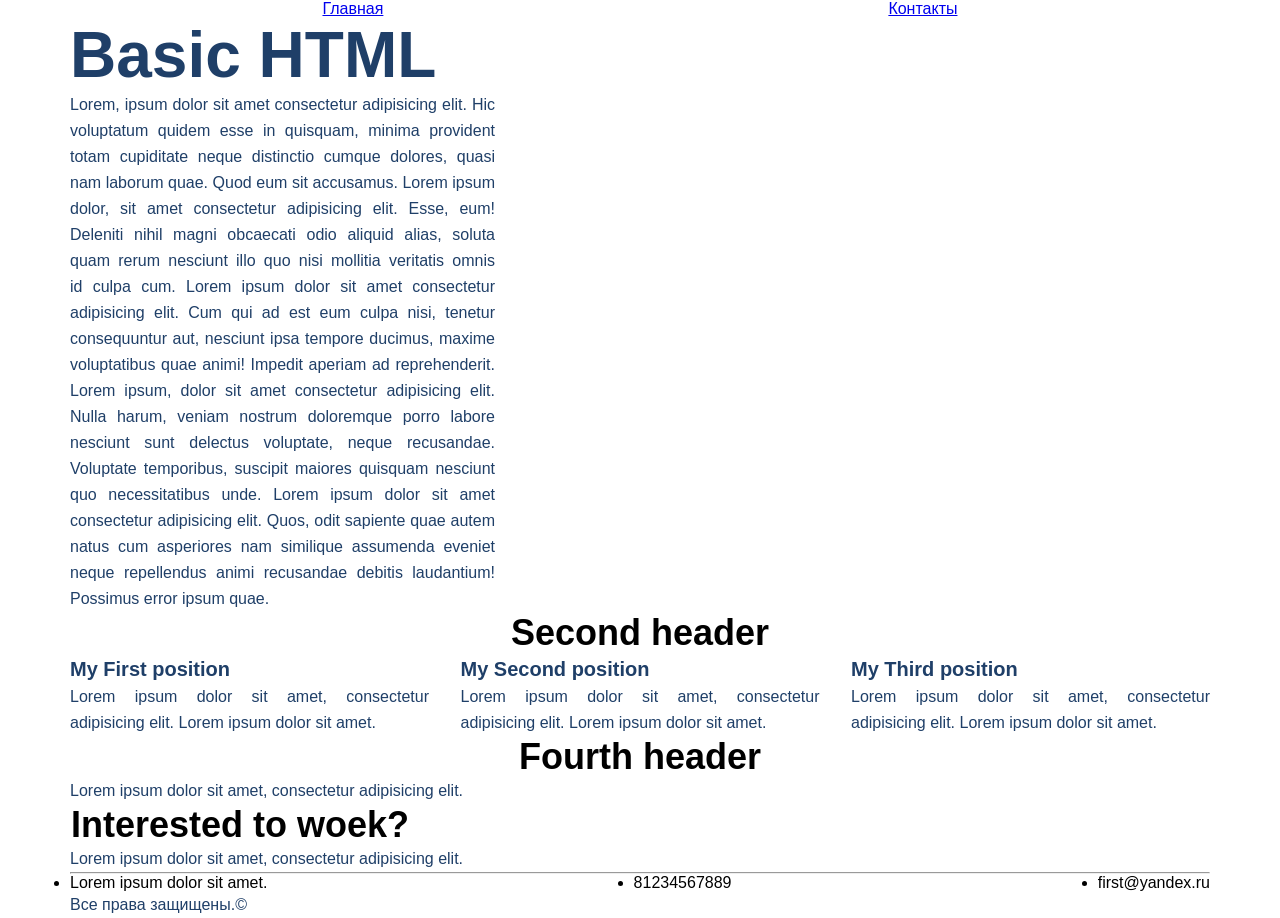
==== index.html @ 4459d846 "Позиционирование. Работа с flexbox" ====
<!DOCTYPE html>
<html lang="en">

<head>
    <meta charset="UTF-8">
    <meta http-equiv="X-UA-Compatible" content="IE=edge">
    <meta name="viewport" content="width=device-width, initial-scale=1.0">
    <title>V-Main</title>
    <link rel="stylesheet" href="styles/style.css">
</head>

<body>
    <div class="top">
        <div class="container">
            <div class="menu">
                <a href="index.html">Главная</a>
                <a href="contacts.html">Контакты</a>
            </div>
            <div class="top__info">
                <h1 class="header-1">Basic HTML</h1>
                <p class="paragraph description">
                    Lorem, ipsum dolor sit amet consectetur adipisicing elit. Hic voluptatum quidem esse
                    in&nbsp;quisquam, minima
                    provident totam cupiditate neque distinctio cumque dolores, quasi nam laborum quae. Quod eum sit
                    accusamus.
                    Lorem ipsum dolor, sit amet consectetur adipisicing elit. Esse, eum! Deleniti nihil magni obcaecati
                    odio aliquid
                    alias, soluta quam rerum nesciunt illo quo nisi mollitia veritatis omnis id&nbsp;culpa cum. Lorem
                    ipsum dolor
                    sit
                    amet consectetur adipisicing elit. Cum qui ad&nbsp;est eum culpa nisi, tenetur consequuntur aut,
                    nesciunt ipsa
                    tempore ducimus, maxime voluptatibus quae animi! Impedit aperiam ad&nbsp;reprehenderit. Lorem ipsum,
                    dolor sit
                    amet
                    consectetur adipisicing elit. Nulla harum, veniam nostrum doloremque porro labore nesciunt sunt
                    delectus
                    voluptate, neque recusandae. Voluptate temporibus, suscipit maiores quisquam nesciunt quo
                    necessitatibus unde.
                    Lorem ipsum dolor sit amet consectetur adipisicing elit. Quos, odit sapiente quae autem natus cum
                    asperiores nam
                    similique assumenda eveniet neque repellendus animi recusandae debitis laudantium! Possimus error
                    ipsum quae.
                </p>
            </div>
        </div>
    </div>
    <div class="what-we-do container">
        <h3 class="header-3">Second header</h3>
        <div class="our__products">
            <div class="product">
                <h4 class="header-4">My&nbsp;First position</h4>
                <p class="paragraph">Lorem ipsum dolor sit amet, consectetur adipisicing elit. Lorem ipsum dolor sit
                    amet.</p>
            </div>
            <div class="product">
                <h4 class="header-4">My&nbsp;Second position</h4>
                <p class="paragraph">Lorem ipsum dolor sit amet, consectetur adipisicing elit. Lorem ipsum dolor sit
                    amet.</p>
            </div>
            <div class="product">
                <h4 class="header-4">My&nbsp;Third position</h4>
                <p class="paragraph">Lorem ipsum dolor sit amet, consectetur adipisicing elit. Lorem ipsum dolor sit
                    amet.</p>
            </div>
        </div>
    </div>
    <div class="container">
        <h3 class="header-3">Fourth header</h3>
        <p class="paragraph">Lorem ipsum dolor sit amet, consectetur adipisicing elit.</p>
    </div>
    <div class="footer">
        <div class="container">
            <div class="footer__last">
                <div class="footer__last__attraction">
                    <h3 class="header-3 footer__header">Interested to woek?</h3>
                    <p class="paragraph">Lorem ipsum dolor sit amet, consectetur adipisicing elit.</p>
                </div>
            </div>
            <hr>
            <div class="footer__contacts">
                <ul class="footer__contacts__list">
                    <li>Lorem ipsum dolor sit amet.</li>
                    <li>81234567889</li>
                    <li>first@yandex.ru</li>
                </ul>
            </div>
            <div class="footer__privacy">
                <p class="paragraph">Все права защищены.&copy;</p>
            </div>
        </div>
    </div>
</body>

</html>
---- styles/style.css ----
* {
    margin: 0;
    padding: 0;
}

* {
    font-family: sans-serif;
}


h1 {
    width: 510px;
}

.description {
    width: 425px;
}

.our__products {
    display: flex;
    justify-content: space-between;
}

.product {
    width: 359px;
}

.container {
    width: 1140px;
    margin: 0 auto;
}

.menu {
    display: flex;
    justify-content: space-around;
}

.paragraph {
    font-size: 16px;
    line-height: 26px;
    color: #1F3F68;
    text-align: justify;
}

.header-1 {
    font-size: 64px;
    color: #1F3F68;
}

.header-2-contacts {
    font-weight: 500;
    font-size: 44px;
    text-align: center;
}

.header-3 {
    font-size: 36px;
    text-align: center;
}

.header-4 {
    font-size: 20px;
    line-height: 30px;
    color: #1F3F68;
}

.input {
    border: 1px solid #356EAD;
    box-sizing: border-box;
    border-radius: 10px;
    opacity: 0.4;
}

.button-submit {
    background: #5A98D0;
    box-shadow: 5px 20px 50px rgba(16, 112, 117, 0.2);
    border-radius: 10px;
    font-size: 16px;
    line-height: 26px;
    text-align: center;
    color: #FFF;
    text-transform: uppercase;
}

.map {
    width: 100%;
}

.footer__last__attraction {
    width: 495px;
}

.footer__header {
    width: 340px;
}

.footer__contacts__list {
    display: flex;
    justify-content: space-between;
}

.contacts__form {
    display: flex;
    justify-content: space-between;
}
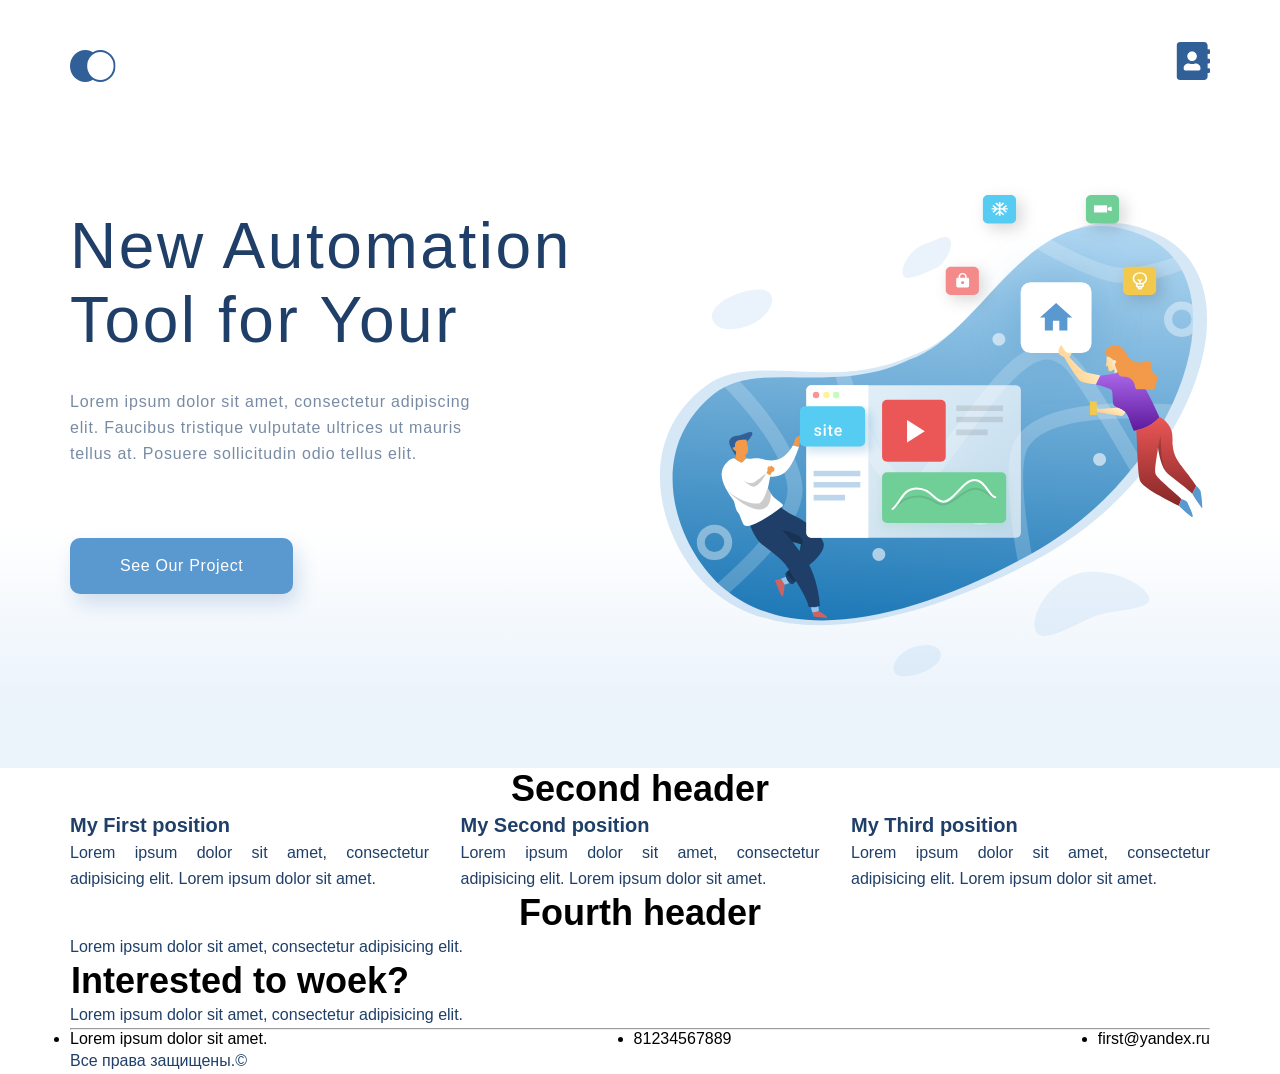
==== commit 30d8761b: "Стилицазия заголовка главной страницы по макету." ====
--- a/index.html
+++ b/index.html
@@ -11,37 +11,18 @@
 
 <body>
     <div class="top">
-        <div class="container">
+        <div class="container top__box">
             <div class="menu">
-                <a href="index.html">Главная</a>
-                <a href="contacts.html">Контакты</a>
+                <a href="index.html"><img src="img/IndexPage/main.svg" alt="Main link"></a>
+                <a href="contacts.html"><img src="img/IndexPage/contacts.svg" alt="Contacts link"></a>
             </div>
             <div class="top__info">
-                <h1 class="header-1">Basic HTML</h1>
-                <p class="paragraph description">
-                    Lorem, ipsum dolor sit amet consectetur adipisicing elit. Hic voluptatum quidem esse
-                    in&nbsp;quisquam, minima
-                    provident totam cupiditate neque distinctio cumque dolores, quasi nam laborum quae. Quod eum sit
-                    accusamus.
-                    Lorem ipsum dolor, sit amet consectetur adipisicing elit. Esse, eum! Deleniti nihil magni obcaecati
-                    odio aliquid
-                    alias, soluta quam rerum nesciunt illo quo nisi mollitia veritatis omnis id&nbsp;culpa cum. Lorem
-                    ipsum dolor
-                    sit
-                    amet consectetur adipisicing elit. Cum qui ad&nbsp;est eum culpa nisi, tenetur consequuntur aut,
-                    nesciunt ipsa
-                    tempore ducimus, maxime voluptatibus quae animi! Impedit aperiam ad&nbsp;reprehenderit. Lorem ipsum,
-                    dolor sit
-                    amet
-                    consectetur adipisicing elit. Nulla harum, veniam nostrum doloremque porro labore nesciunt sunt
-                    delectus
-                    voluptate, neque recusandae. Voluptate temporibus, suscipit maiores quisquam nesciunt quo
-                    necessitatibus unde.
-                    Lorem ipsum dolor sit amet consectetur adipisicing elit. Quos, odit sapiente quae autem natus cum
-                    asperiores nam
-                    similique assumenda eveniet neque repellendus animi recusandae debitis laudantium! Possimus error
-                    ipsum quae.
+                <h1 class="top__heading">New Automation Tool for Your</h1>
+                <p class="text top__text">
+                    Lorem ipsum dolor sit amet, consectetur adipiscing elit. Faucibus tristique vulputate ultrices ut
+                    mauris tellus at. Posuere sollicitudin odio tellus elit.
                 </p>
+                <a href="#" class="top__button">See Our Project</a>
             </div>
         </div>
     </div>
--- a/styles/style.css
+++ b/styles/style.css
@@ -30,9 +30,70 @@
     margin: 0 auto;
 }
 
+.top {
+    height: 768px;
+    background: linear-gradient(0deg,
+            #EBF3FB 8.84%,
+            rgba(152, 195, 232, 0) 31.12%);
+}
+
+.top__info {
+    padding-top: 115px;
+    flex-grow: 1;
+    background-image: url(../img/IndexPage/illustration.svg);
+    background-repeat: no-repeat;
+    background-position: right center;
+}
+
+.top__heading {
+    width: 510px;
+    font-weight: 300;
+    font-size: 64px;
+    line-height: 74px;
+    letter-spacing: 0.04em;
+    color: #1F3F68;
+    margin-bottom: 32px;
+}
+
+.top__text {
+    width: 425px;
+}
+
+.top__box {
+    display: flex;
+    flex-direction: column;
+    height: 100%;
+}
+
+.top__button {
+    font-size: 16px;
+    line-height: 26px;
+    text-align: center;
+    letter-spacing: 0.04em;
+    color: #FFFFFF;
+    background: #5A98D0;
+    box-shadow: 5px 10px 20px rgba(53, 110, 173, 0.2);
+    border-radius: 10px;
+    padding: 15px 50px;
+    text-decoration: none;
+    display: inline-block;
+    margin-top: 71px;
+}
+
 .menu {
+    padding-top: 42px;
     display: flex;
-    justify-content: space-around;
+    justify-content: space-between;
+    list-style-type: none;
+}
+
+.text {
+    font-size: 16px;
+    line-height: 26px;
+    letter-spacing: 0.05em;
+    color: #1F3F68;
+    opacity: 0.6;
+    text-align: Left;
 }
 
 .paragraph {
@@ -101,5 +162,4 @@
 
 .contacts__form {
     display: flex;
-    justify-content: space-between;
 }
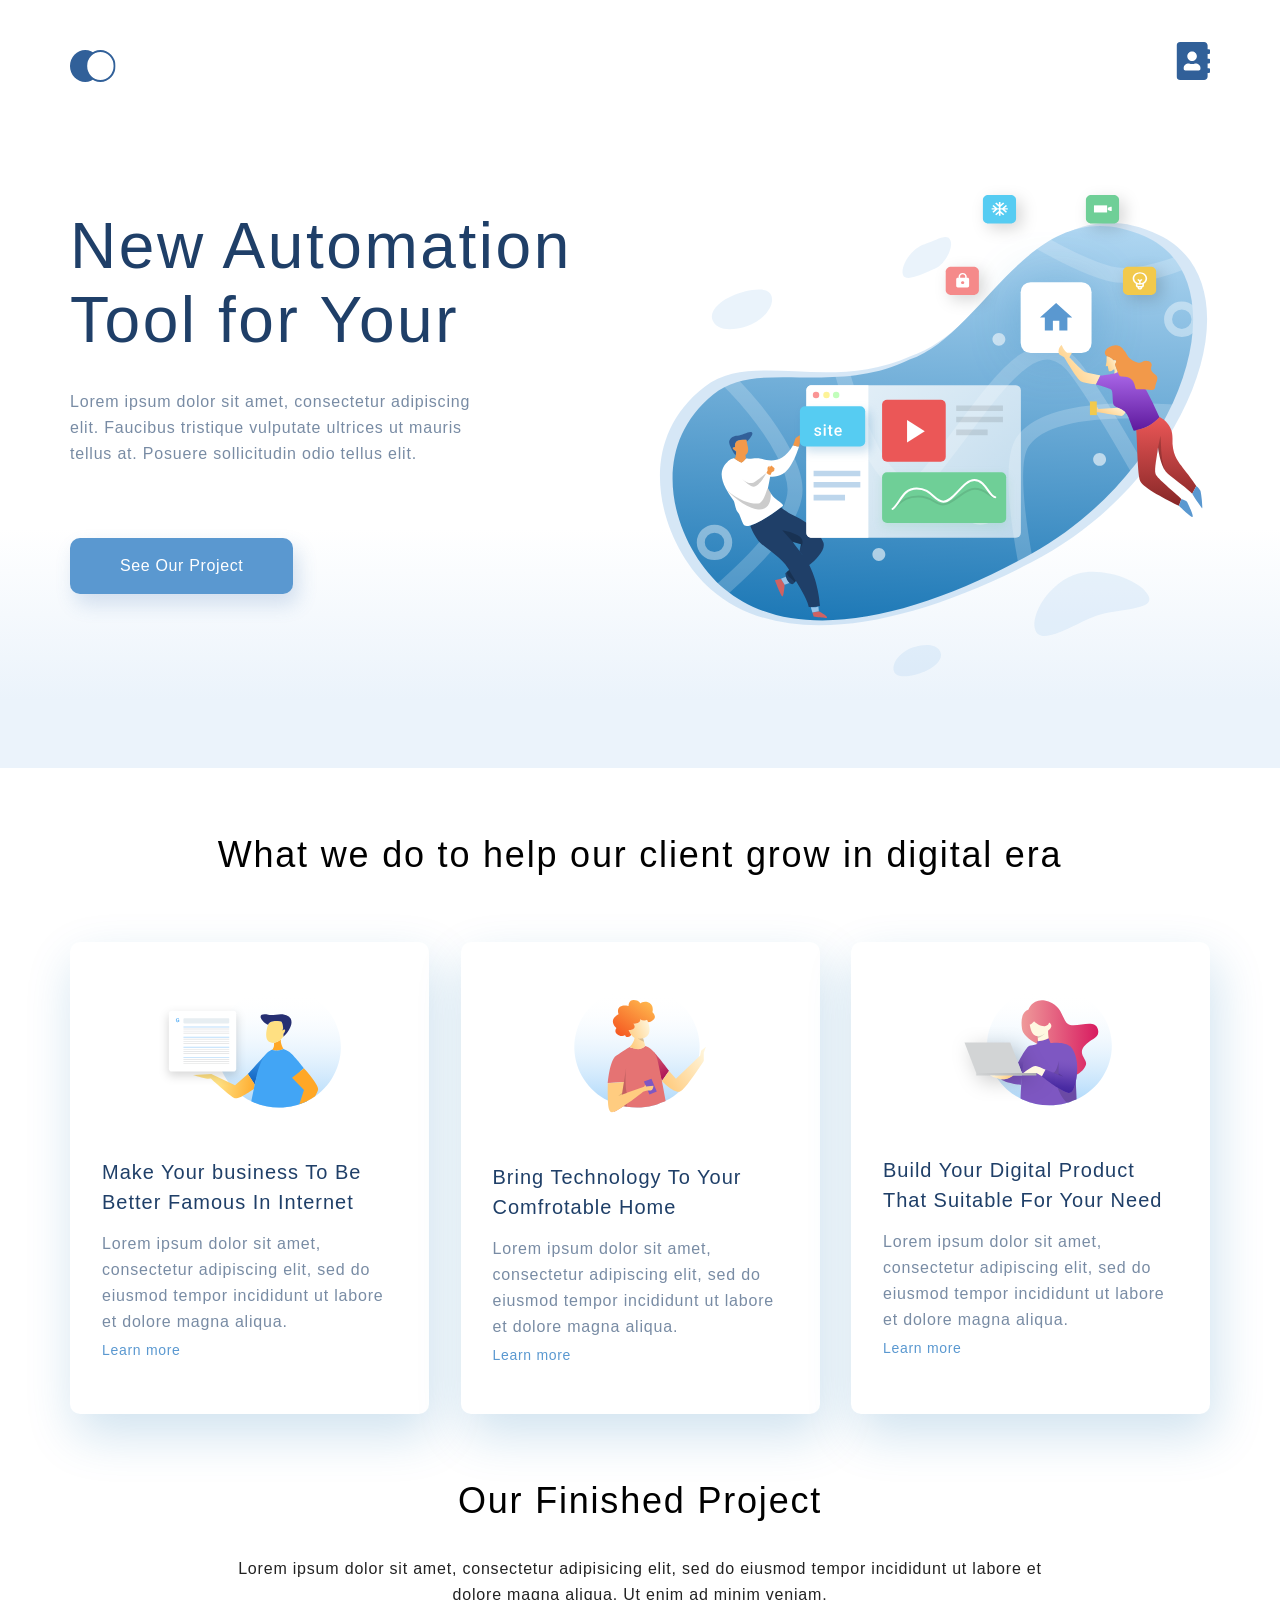
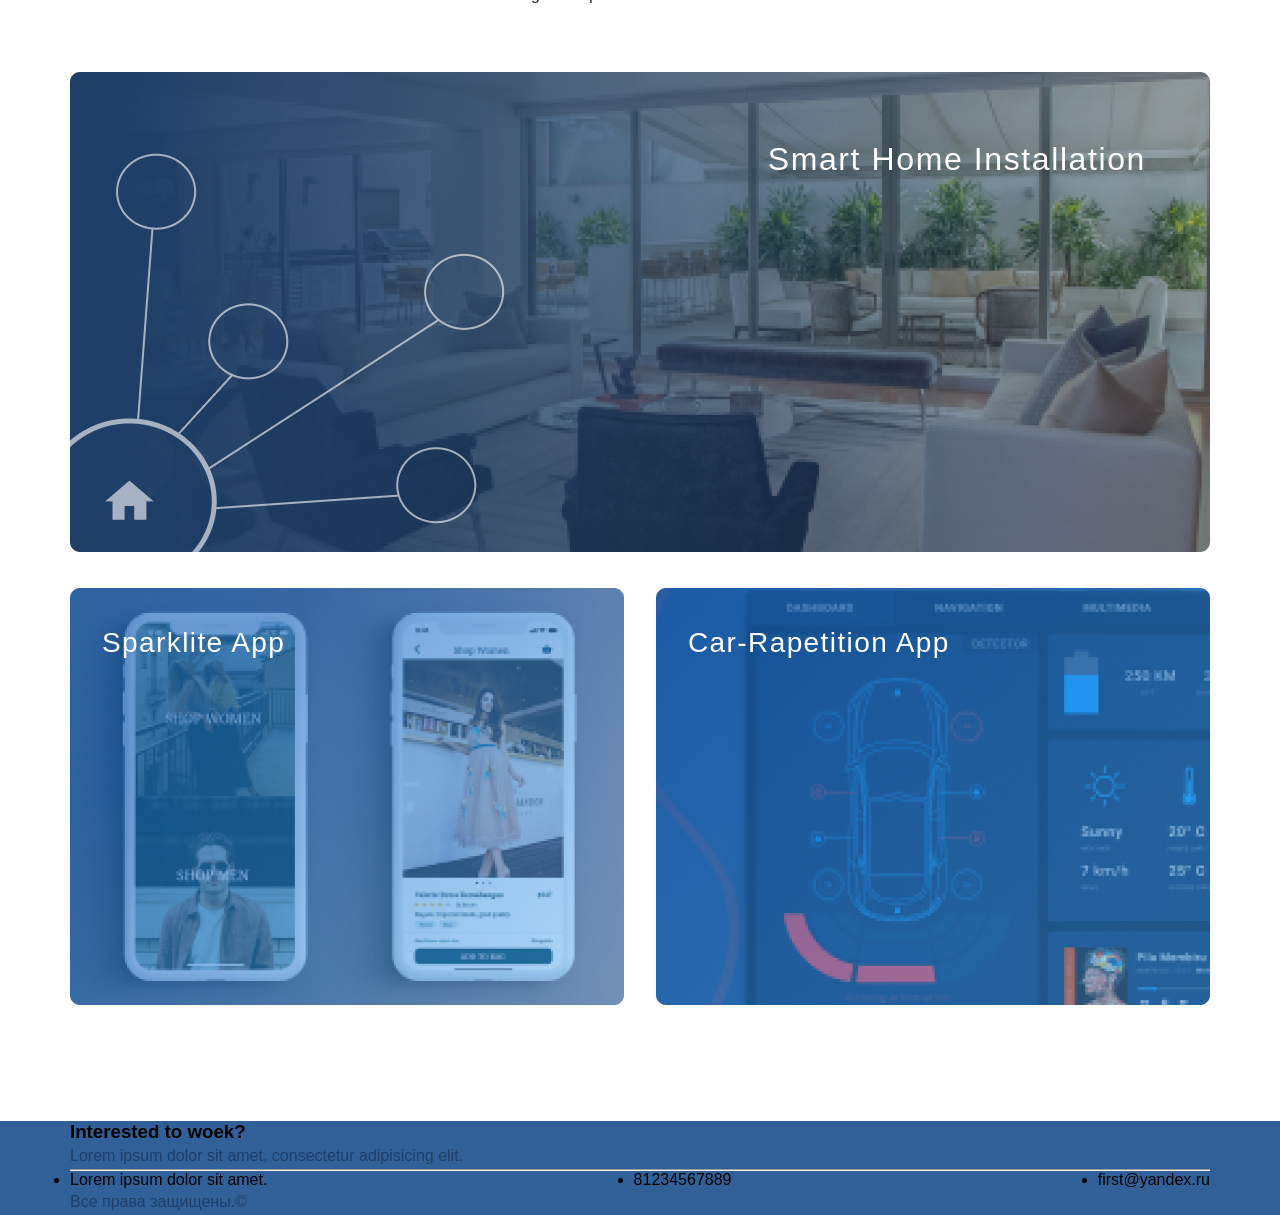
==== commit 47c9cda4: "Стилизация основной части главной страницы." ====
--- a/index.html
+++ b/index.html
@@ -27,28 +27,58 @@
         </div>
     </div>
     <div class="what-we-do container">
-        <h3 class="header-3">Second header</h3>
+        <h3 class="heading">What we do to help our client grow in digital era</h3>
         <div class="our__products">
             <div class="product">
-                <h4 class="header-4">My&nbsp;First position</h4>
-                <p class="paragraph">Lorem ipsum dolor sit amet, consectetur adipisicing elit. Lorem ipsum dolor sit
-                    amet.</p>
+                <div class="product__img">
+                    <img src="img/IndexPage/card_1.svg" alt="First product">
+                </div>
+                <h4 class="header-4">Make Your business To Be
+                    Better Famous In Internet</h4>
+                <p class="text">Lorem ipsum dolor sit amet, consectetur adipiscing elit, sed do eiusmod tempor
+                    incididunt ut labore et dolore magna aliqua. </p>
+                <a href="#" class="card__link">Learn more</a>
             </div>
             <div class="product">
-                <h4 class="header-4">My&nbsp;Second position</h4>
-                <p class="paragraph">Lorem ipsum dolor sit amet, consectetur adipisicing elit. Lorem ipsum dolor sit
-                    amet.</p>
+                <div class="product__img">
+                    <img src="img/IndexPage/card_2.svg" alt="Second product">
+                </div>
+                <h4 class="header-4">Bring Technology To Your
+                    Comfrotable Home</h4>
+                <p class="text">Lorem ipsum dolor sit amet, consectetur adipiscing elit, sed do eiusmod tempor
+                    incididunt ut labore et dolore magna aliqua. </p>
+                <a href="#" class="card__link">Learn more</a>
             </div>
             <div class="product">
-                <h4 class="header-4">My&nbsp;Third position</h4>
-                <p class="paragraph">Lorem ipsum dolor sit amet, consectetur adipisicing elit. Lorem ipsum dolor sit
-                    amet.</p>
+                <div class="product__img">
+                    <img src="img/IndexPage/card_3.svg" alt="Third product">
+                </div>
+                <h4 class="header-4">Build Your Digital Product That Suitable For Your Need</h4>
+                <p class="text">Lorem ipsum dolor sit amet, consectetur adipiscing elit, sed do eiusmod tempor
+                    incididunt ut labore et dolore magna aliqua. </p>
+                <a href="#" class="card__link">Learn more</a>
             </div>
         </div>
     </div>
-    <div class="container">
-        <h3 class="header-3">Fourth header</h3>
-        <p class="paragraph">Lorem ipsum dolor sit amet, consectetur adipisicing elit.</p>
+    <div class="container project">
+        <h3 class="heading">Our Finished Project</h3>
+        <p class="text text_project">Lorem ipsum dolor sit amet, consectetur adipisicing elit, sed do eiusmod tempor
+            incididunt
+            ut labore et dolore magna aliqua. Ut enim ad minim veniam.</p>
+        <div class="project__item">
+            <img class="project__img" src="img/IndexPage/smart-home.jpg" alt="Smart home project">
+            <p class="project__text">Smart Home Installation</p>
+        </div>
+        <div class="project__parent">
+            <div class="project__item project__item_margin">
+                <img class="project__img" src="img/IndexPage/sparklite.jpg" alt="Sparklite app">
+                <p class="project__text__app">Sparklite App</p>
+            </div>
+            <div class="project__item">
+                <img class="project__img" src="img/IndexPage/car-rapetition.jpg" alt="Car rapetition app">
+                <p class="project__text__app">Car-Rapetition App</p>
+            </div>
+        </div>
     </div>
     <div class="footer">
         <div class="container">
--- a/styles/style.css
+++ b/styles/style.css
@@ -19,10 +19,20 @@
 .our__products {
     display: flex;
     justify-content: space-between;
+    padding-top: 64px;
+    padding-bottom: 64px;
 }
 
 .product {
     width: 359px;
+    padding-left: 32px;
+    padding-right: 32px;
+    padding-top: 44px;
+    padding-bottom: 44px;
+    box-sizing: border-box;
+    background: #FFFFFF;
+    box-shadow: 5px 20px 50px rgba(16, 112, 177, 0.2);
+    border-radius: 10px;
 }
 
 .container {
@@ -65,6 +75,11 @@
     height: 100%;
 }
 
+.product__img {
+    text-align: center;
+    padding-bottom: 45px;
+}
+
 .top__button {
     font-size: 16px;
     line-height: 26px;
@@ -89,11 +104,67 @@
 
 .text {
     font-size: 16px;
+    font-weight: 400;
     line-height: 26px;
     letter-spacing: 0.05em;
     color: #1F3F68;
     opacity: 0.6;
     text-align: Left;
+}
+
+.text_project {
+    width: 75%;
+    margin: 32px auto 64px;
+    text-align: center;
+    letter-spacing: 0.05em;
+    opacity: 1;
+    color: #222222;
+}
+
+
+.project {}
+
+.project__img {
+    width: 100%;
+}
+
+.project__parent {
+    display: flex;
+    justify-content: space-between;
+    margin-top: 32px;
+    padding-bottom: 112px;
+}
+
+.project__item {
+    position: relative;
+    flex-grow: 1;
+}
+
+.project__item_margin {
+    margin-right: 32px;
+}
+
+.project__text {
+    font-weight: 400;
+    font-size: 32px;
+    line-height: 46px;
+    text-align: right;
+    letter-spacing: 0.05em;
+    color: #FFFFFF;
+    position: absolute;
+    top: 64px;
+    right: 64px;
+}
+
+.project__text__app {
+    font-weight: 400;
+    font-size: 28px;
+    line-height: 46px;
+    letter-spacing: 0.05em;
+    color: #FFFFFF;
+    position: absolute;
+    top: 32px;
+    left: 32px;
 }
 
 .paragraph {
@@ -114,15 +185,36 @@
     text-align: center;
 }
 
-.header-3 {
+.heading {
     font-size: 36px;
     text-align: center;
+    font-weight: 300;
+    line-height: 46px;
+    letter-spacing: 0.05em;
+    color: #000000;
+}
+
+.what-we-do {
+    padding-top: 64px;
+}
+
+.card__link {
+    font-weight: 400;
+    font-size: 14px;
+    line-height: 30px;
+    letter-spacing: 0.05em;
+    color: #5A98D0;
+    text-decoration: none;
+    top: 409px;
 }
 
 .header-4 {
     font-size: 20px;
+    font-weight: 400;
     line-height: 30px;
-    color: #1F3F68;
+    letter-spacing: 0.05em;
+    color: #1F3F68;
+    margin-bottom: 14px;
 }
 
 .input {
@@ -147,6 +239,10 @@
     width: 100%;
 }
 
+.footer {
+    background: #316099;
+}
+
 .footer__last__attraction {
     width: 495px;
 }
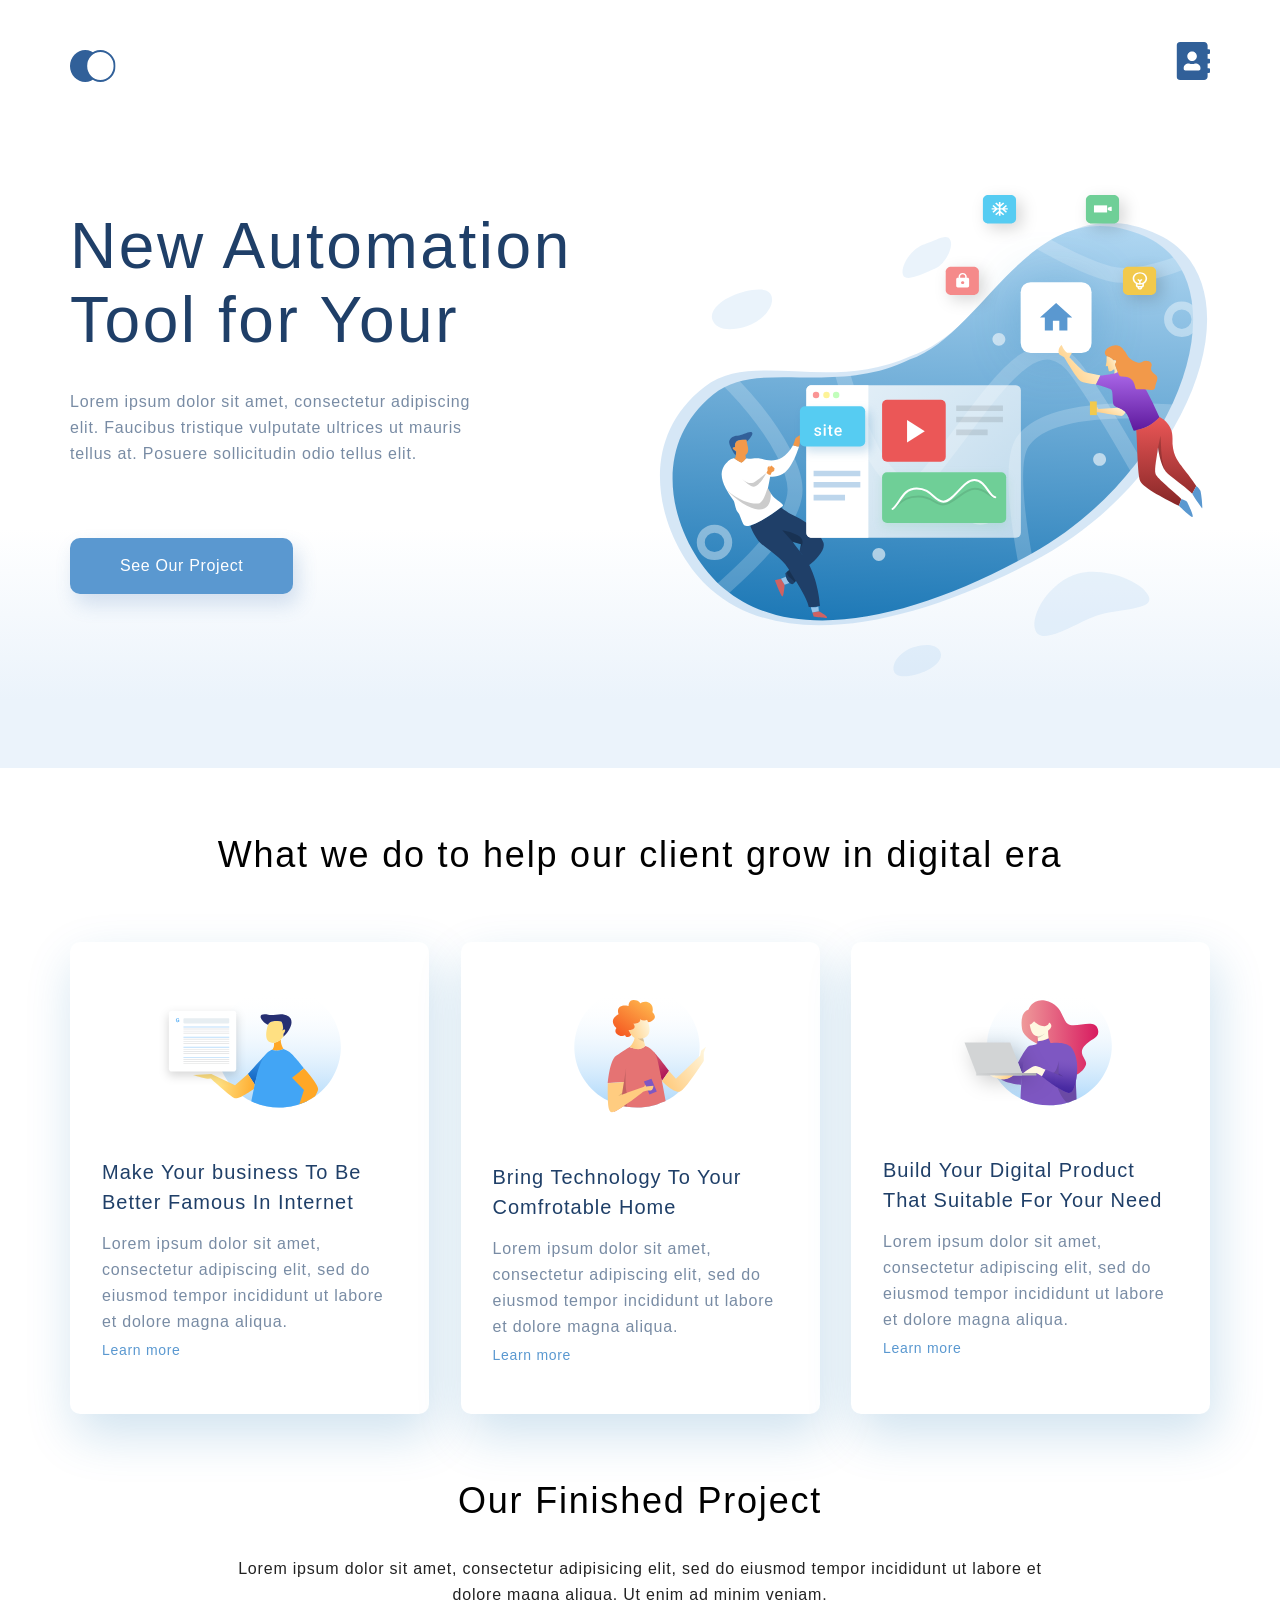
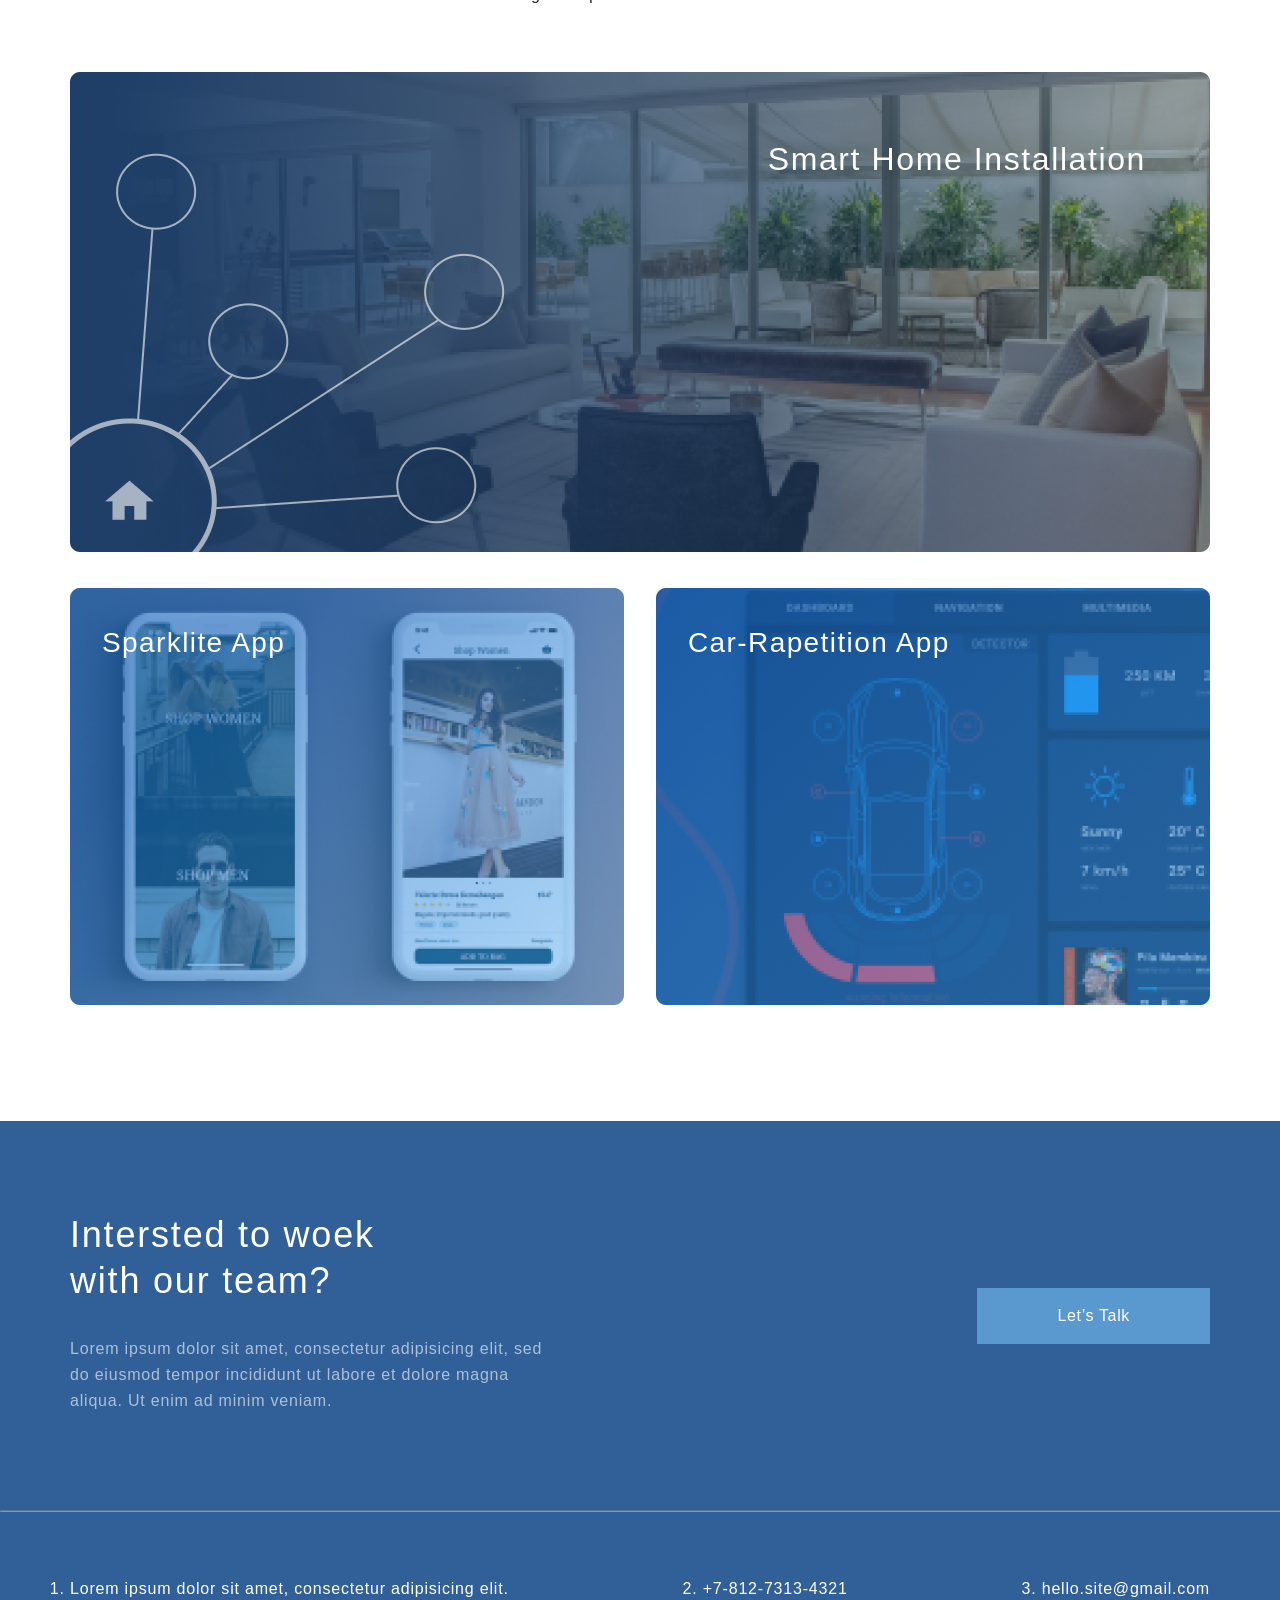
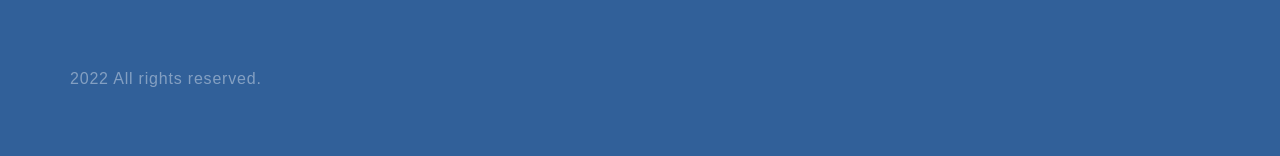
==== commit 1053b7f1: "Стилизация главной страницы." ====
--- a/index.html
+++ b/index.html
@@ -84,20 +84,27 @@
         <div class="container">
             <div class="footer__last">
                 <div class="footer__last__attraction">
-                    <h3 class="header-3 footer__header">Interested to woek?</h3>
-                    <p class="paragraph">Lorem ipsum dolor sit amet, consectetur adipisicing elit.</p>
+                    <h3 class="footer__header">Intersted to woek with our team?</h3>
+                    <p class="text footer_text">Lorem ipsum dolor sit amet, consectetur adipisicing elit, sed do eiusmod
+                        tempor
+                        incididunt ut labore et dolore magna aliqua. Ut enim ad minim veniam.</p>
+                </div>
+                <div class="footer__button_box">
+                    <a href="#" class="footer__button">Let’s Talk</a>
                 </div>
             </div>
-            <hr>
+        </div>
+        <hr class="line">
+        <div class="container">
             <div class="footer__contacts">
-                <ul class="footer__contacts__list">
-                    <li>Lorem ipsum dolor sit amet.</li>
-                    <li>81234567889</li>
-                    <li>first@yandex.ru</li>
-                </ul>
+                <ol class="footer__contacts__list">
+                    <li>Lorem ipsum dolor sit amet, consectetur adipisicing elit.</li>
+                    <li>+7-812-7313-4321</li>
+                    <li>hello.site@gmail.com</li>
+                </ol>
             </div>
             <div class="footer__privacy">
-                <p class="paragraph">Все права защищены.&copy;</p>
+                <p class="text footer__privacy_text">2022 All rights reserved.</p>
             </div>
         </div>
     </div>
--- a/styles/style.css
+++ b/styles/style.css
@@ -243,17 +243,76 @@
     background: #316099;
 }
 
+.footer_text {
+    color: #FFFFFF;
+    padding-bottom: 96px;
+}
+
+.footer__privacy_text {
+    color: #FFFFFF;
+    opacity: 0.4;
+}
+
+.footer__privacy {
+    padding-bottom: 64px;
+    padding-top: 64px;
+}
+
 .footer__last__attraction {
+    padding-top: 91px;
     width: 495px;
 }
 
 .footer__header {
     width: 340px;
+    font-weight: 400;
+    font-size: 36px;
+    line-height: 46px;
+    letter-spacing: 0.05em;
+    color: #FFFFFF;
+    padding-bottom: 32px;
+}
+
+.footer__contacts {
+    padding-top: 64px;
 }
 
 .footer__contacts__list {
     display: flex;
     justify-content: space-between;
+    font-weight: 400;
+    font-size: 16px;
+    line-height: 26px;
+    letter-spacing: 0.05em;
+    color: #FFFFFF;
+}
+
+.footer__last {
+    display: flex;
+    justify-content: space-between;
+}
+
+.footer__button {
+    font-weight: 400;
+    font-size: 16px;
+    line-height: 26px;
+    text-align: center;
+    letter-spacing: 0.04em;
+    color: #FFFFFF;
+    background: #5A98D0;
+    padding: 15px 80px;
+    text-decoration: none;
+    display: inline-block;
+}
+
+.line {
+    width: 100%;
+    opacity: 0.4;
+    color: #FFFFFF;
+}
+
+.footer__button_box {
+    align-self: center;
 }
 
 .contacts__form {
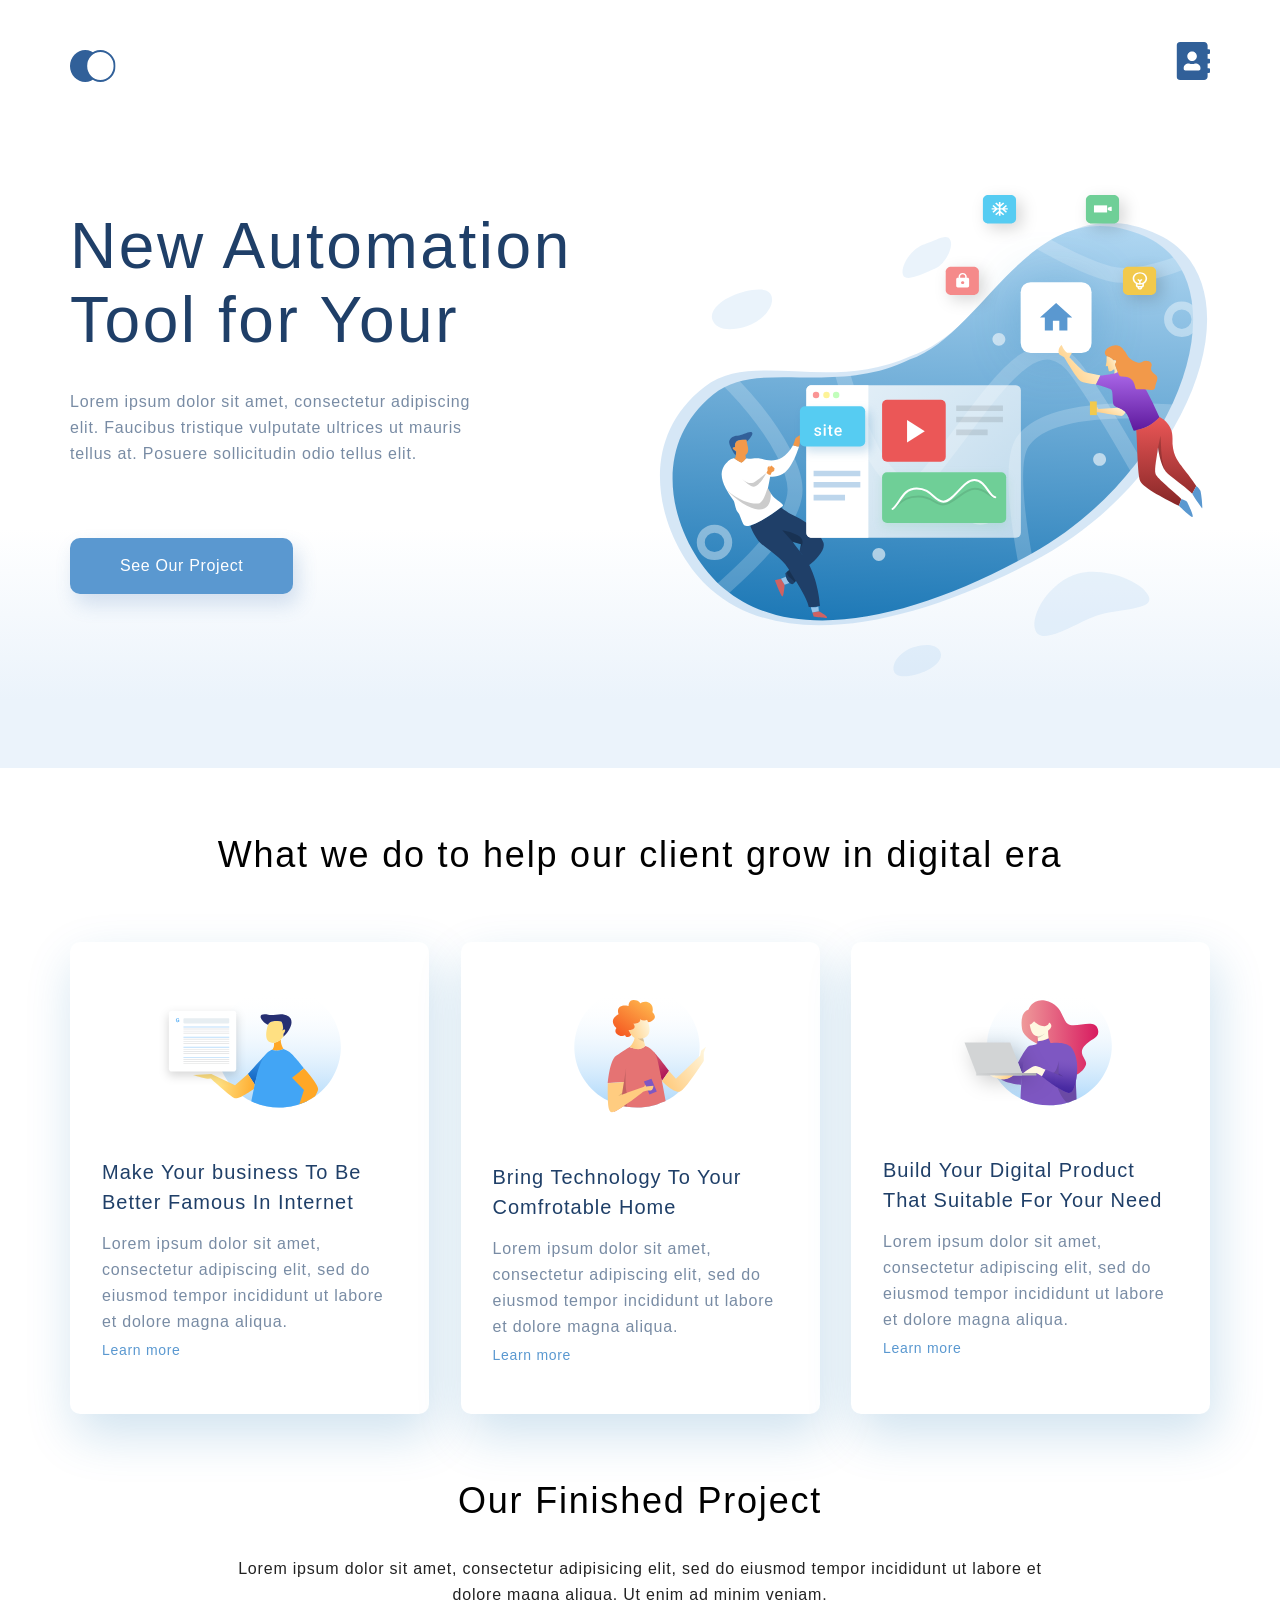
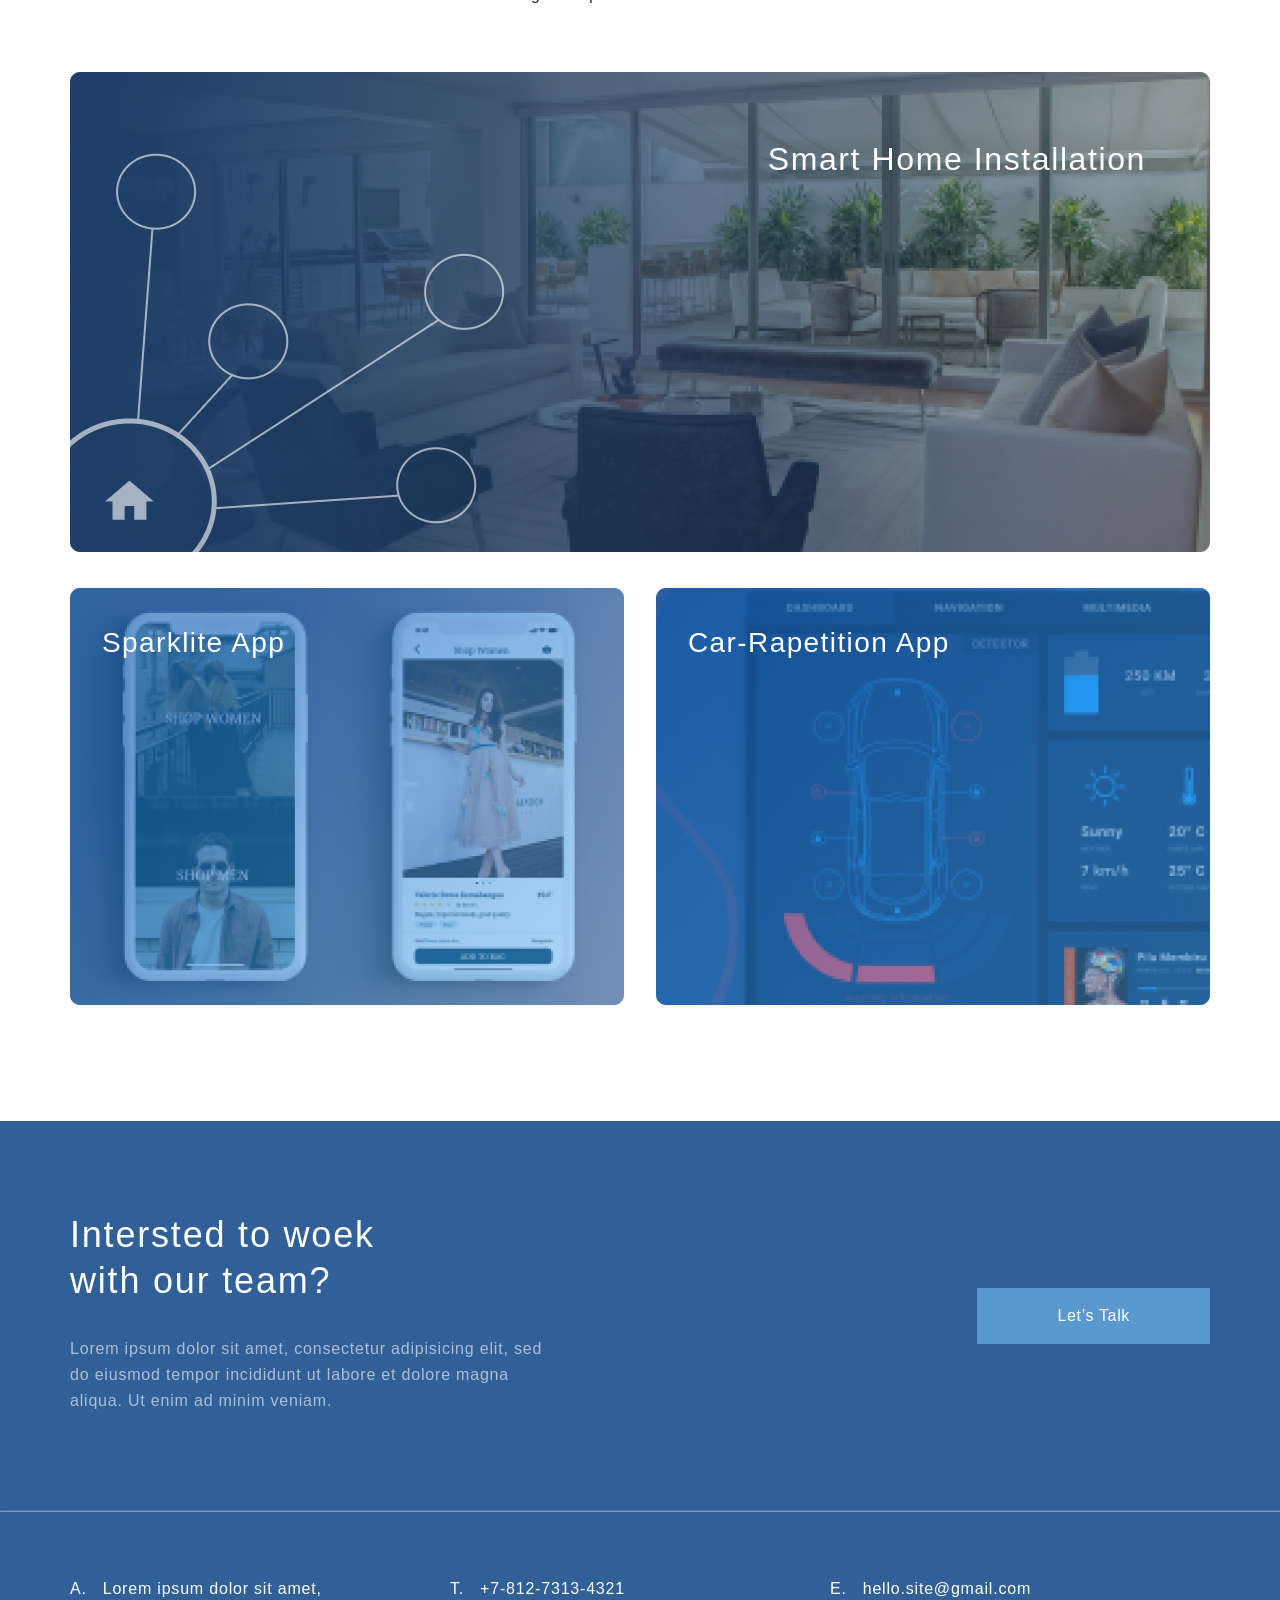
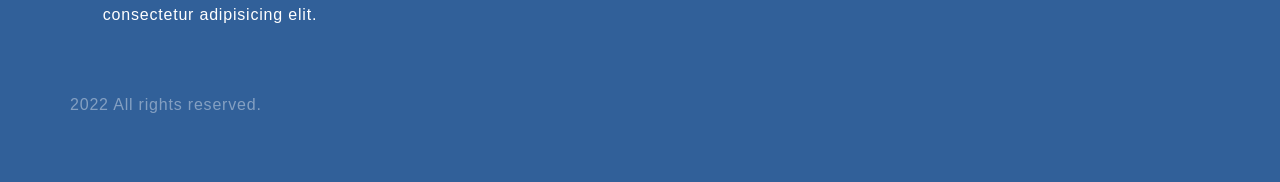
==== commit b0cd5798: "Доработка ДЗ." ====
--- a/index.html
+++ b/index.html
@@ -98,9 +98,9 @@
         <div class="container">
             <div class="footer__contacts">
                 <ol class="footer__contacts__list">
-                    <li>Lorem ipsum dolor sit amet, consectetur adipisicing elit.</li>
-                    <li>+7-812-7313-4321</li>
-                    <li>hello.site@gmail.com</li>
+                    <li class="footer__list_item">Lorem ipsum dolor sit amet, consectetur adipisicing elit.</li>
+                    <li class="footer__list_item">+7-812-7313-4321</li>
+                    <li class="footer__list_item">hello.site@gmail.com</li>
                 </ol>
             </div>
             <div class="footer__privacy">
--- a/styles/style.css
+++ b/styles/style.css
@@ -132,7 +132,6 @@
     display: flex;
     justify-content: space-between;
     margin-top: 32px;
-    padding-bottom: 112px;
 }
 
 .project__item {
@@ -241,6 +240,7 @@
 
 .footer {
     background: #316099;
+    margin-top: 112px;
 }
 
 .footer_text {
@@ -285,6 +285,31 @@
     line-height: 26px;
     letter-spacing: 0.05em;
     color: #FFFFFF;
+}
+
+.footer__list_item {
+    flex-grow: 1;
+    flex-basis: 33.3333%;
+    margin-right: 32px;
+    display: flex;
+}
+
+.footer__list_item:first-child::before {
+    content: 'A.';
+    display: block;
+    margin-right: 16px;
+}
+
+.footer__list_item:nth-child(2)::before {
+    content: 'T.';
+    display: block;
+    margin-right: 16px;
+}
+
+.footer__list_item:nth-child(3)::before {
+    content: 'E.';
+    display: block;
+    margin-right: 16px;
 }
 
 .footer__last {
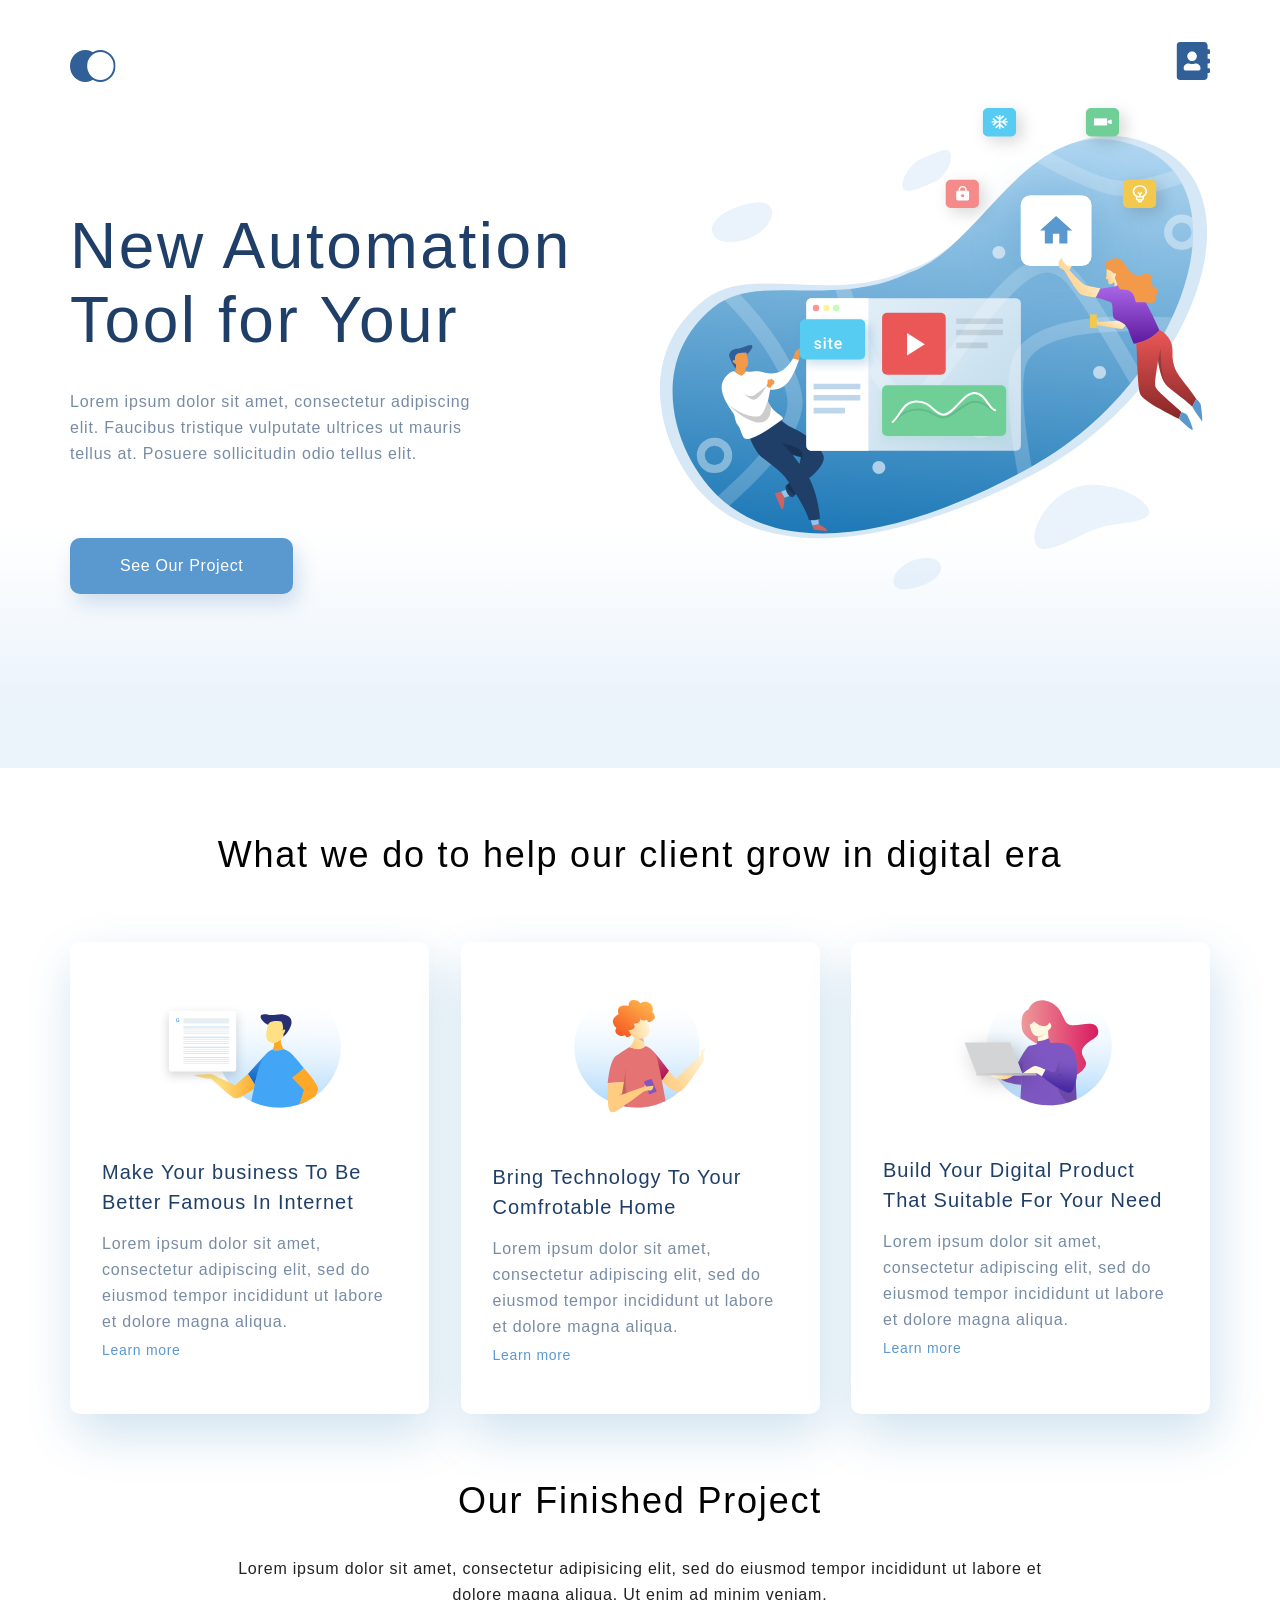
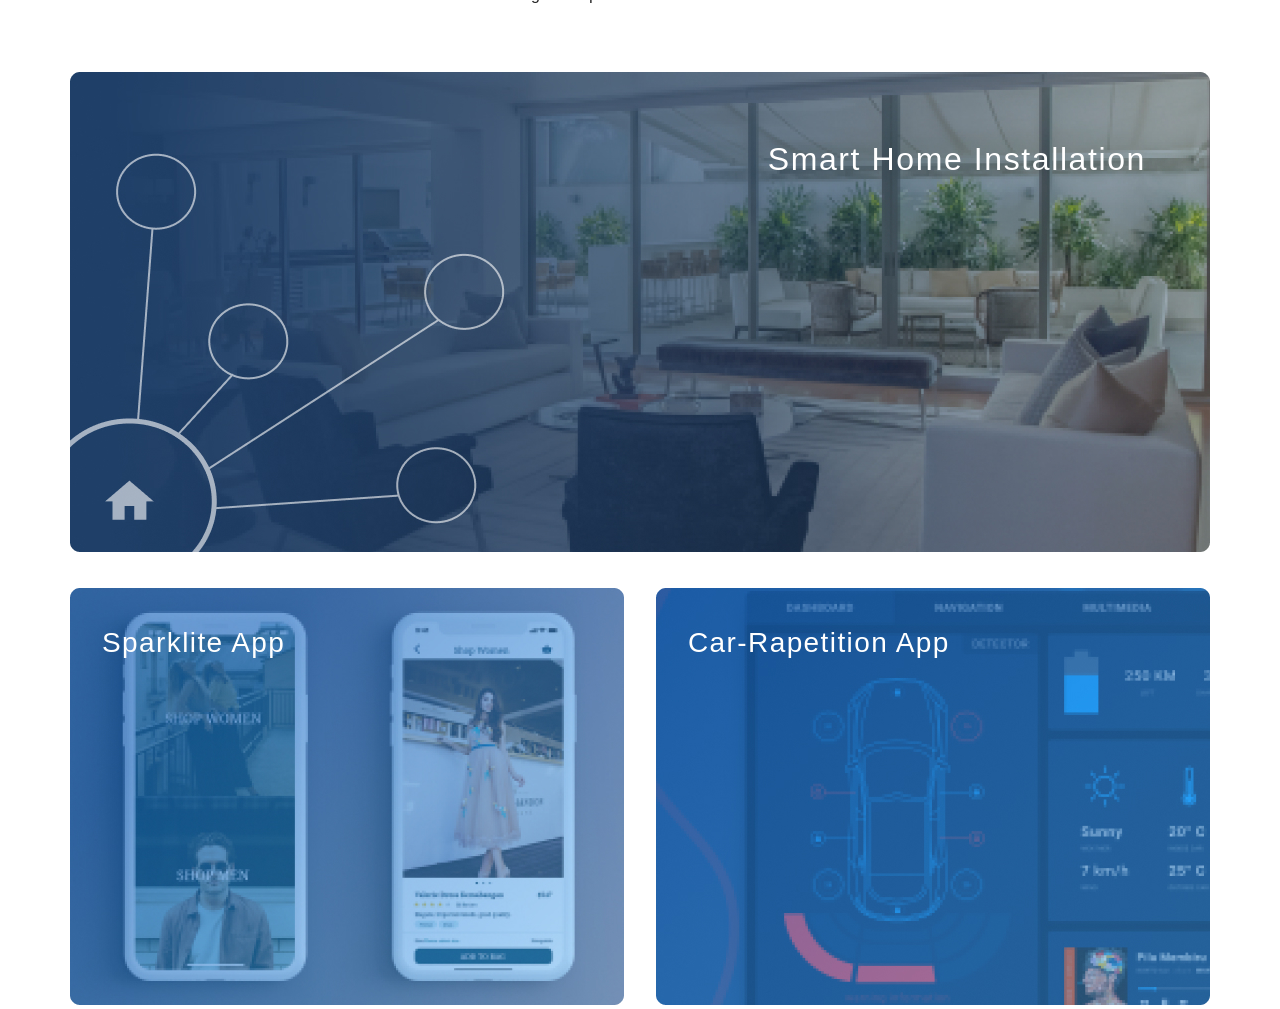
==== commit 6e0e7de2: "Адаптация основной части главной страницы." ====
--- a/index.html
+++ b/index.html
@@ -10,103 +10,110 @@
 </head>
 
 <body>
-    <div class="top">
-        <div class="container top__box">
-            <div class="menu">
-                <a href="index.html"><img src="img/IndexPage/main.svg" alt="Main link"></a>
-                <a href="contacts.html"><img src="img/IndexPage/contacts.svg" alt="Contacts link"></a>
+    <div class="wrapper">
+        <div class="top__all">
+            <div class="top">
+                <div class="container top__box">
+                    <div class="menu">
+                        <a href="index.html"><img src="img/IndexPage/main.svg" alt="Main link"></a>
+                        <a href="contacts.html"><img src="img/IndexPage/contacts.svg" alt="Contacts link"></a>
+                    </div>
+                    <div class="top__info">
+                        <h1 class="top__heading">New Automation Tool for Your</h1>
+                        <p class="text top__text">
+                            Lorem ipsum dolor sit amet, consectetur adipiscing elit. Faucibus tristique vulputate
+                            ultrices ut
+                            mauris tellus at. Posuere sollicitudin odio tellus elit.
+                        </p>
+                        <a href="#" class="top__button">See Our Project</a>
+                    </div>
+                </div>
             </div>
-            <div class="top__info">
-                <h1 class="top__heading">New Automation Tool for Your</h1>
-                <p class="text top__text">
-                    Lorem ipsum dolor sit amet, consectetur adipiscing elit. Faucibus tristique vulputate ultrices ut
-                    mauris tellus at. Posuere sollicitudin odio tellus elit.
-                </p>
-                <a href="#" class="top__button">See Our Project</a>
+            <div class="what-we-do container">
+                <h3 class="heading">What we do to help our client grow in digital era</h3>
+                <div class="our__products">
+                    <div class="product">
+                        <div class="product__img">
+                            <img src="img/IndexPage/card_1.svg" alt="First product">
+                        </div>
+                        <h4 class="header-4">Make Your business To Be
+                            Better Famous In Internet</h4>
+                        <p class="text">Lorem ipsum dolor sit amet, consectetur adipiscing elit, sed do eiusmod tempor
+                            incididunt ut labore et dolore magna aliqua. </p>
+                        <a href="#" class="card__link">Learn more</a>
+                    </div>
+                    <div class="product">
+                        <div class="product__img">
+                            <img src="img/IndexPage/card_2.svg" alt="Second product">
+                        </div>
+                        <h4 class="header-4">Bring Technology To Your
+                            Comfrotable Home</h4>
+                        <p class="text">Lorem ipsum dolor sit amet, consectetur adipiscing elit, sed do eiusmod tempor
+                            incididunt ut labore et dolore magna aliqua. </p>
+                        <a href="#" class="card__link">Learn more</a>
+                    </div>
+                    <div class="product">
+                        <div class="product__img">
+                            <img src="img/IndexPage/card_3.svg" alt="Third product">
+                        </div>
+                        <h4 class="header-4">Build Your Digital Product That Suitable For Your Need</h4>
+                        <p class="text">Lorem ipsum dolor sit amet, consectetur adipiscing elit, sed do eiusmod tempor
+                            incididunt ut labore et dolore magna aliqua. </p>
+                        <a href="#" class="card__link">Learn more</a>
+                    </div>
+                </div>
             </div>
-        </div>
-    </div>
-    <div class="what-we-do container">
-        <h3 class="heading">What we do to help our client grow in digital era</h3>
-        <div class="our__products">
-            <div class="product">
-                <div class="product__img">
-                    <img src="img/IndexPage/card_1.svg" alt="First product">
+            <div class="container project">
+                <h3 class="heading">Our Finished Project</h3>
+                <p class="text text_project">Lorem ipsum dolor sit amet, consectetur adipisicing elit, sed do eiusmod
+                    tempor
+                    incididunt
+                    ut labore et dolore magna aliqua. Ut enim ad minim veniam.</p>
+                <div class="project__item">
+                    <img class="project__img" src="img/IndexPage/smart-home.jpg" alt="Smart home project">
+                    <p class="project__text">Smart Home Installation</p>
                 </div>
-                <h4 class="header-4">Make Your business To Be
-                    Better Famous In Internet</h4>
-                <p class="text">Lorem ipsum dolor sit amet, consectetur adipiscing elit, sed do eiusmod tempor
-                    incididunt ut labore et dolore magna aliqua. </p>
-                <a href="#" class="card__link">Learn more</a>
-            </div>
-            <div class="product">
-                <div class="product__img">
-                    <img src="img/IndexPage/card_2.svg" alt="Second product">
-                </div>
-                <h4 class="header-4">Bring Technology To Your
-                    Comfrotable Home</h4>
-                <p class="text">Lorem ipsum dolor sit amet, consectetur adipiscing elit, sed do eiusmod tempor
-                    incididunt ut labore et dolore magna aliqua. </p>
-                <a href="#" class="card__link">Learn more</a>
-            </div>
-            <div class="product">
-                <div class="product__img">
-                    <img src="img/IndexPage/card_3.svg" alt="Third product">
-                </div>
-                <h4 class="header-4">Build Your Digital Product That Suitable For Your Need</h4>
-                <p class="text">Lorem ipsum dolor sit amet, consectetur adipiscing elit, sed do eiusmod tempor
-                    incididunt ut labore et dolore magna aliqua. </p>
-                <a href="#" class="card__link">Learn more</a>
-            </div>
-        </div>
-    </div>
-    <div class="container project">
-        <h3 class="heading">Our Finished Project</h3>
-        <p class="text text_project">Lorem ipsum dolor sit amet, consectetur adipisicing elit, sed do eiusmod tempor
-            incididunt
-            ut labore et dolore magna aliqua. Ut enim ad minim veniam.</p>
-        <div class="project__item">
-            <img class="project__img" src="img/IndexPage/smart-home.jpg" alt="Smart home project">
-            <p class="project__text">Smart Home Installation</p>
-        </div>
-        <div class="project__parent">
-            <div class="project__item project__item_margin">
-                <img class="project__img" src="img/IndexPage/sparklite.jpg" alt="Sparklite app">
-                <p class="project__text__app">Sparklite App</p>
-            </div>
-            <div class="project__item">
-                <img class="project__img" src="img/IndexPage/car-rapetition.jpg" alt="Car rapetition app">
-                <p class="project__text__app">Car-Rapetition App</p>
-            </div>
-        </div>
-    </div>
-    <div class="footer">
-        <div class="container">
-            <div class="footer__last">
-                <div class="footer__last__attraction">
-                    <h3 class="footer__header">Intersted to woek with our team?</h3>
-                    <p class="text footer_text">Lorem ipsum dolor sit amet, consectetur adipisicing elit, sed do eiusmod
-                        tempor
-                        incididunt ut labore et dolore magna aliqua. Ut enim ad minim veniam.</p>
-                </div>
-                <div class="footer__button_box">
-                    <a href="#" class="footer__button">Let’s Talk</a>
+                <div class="project__parent">
+                    <div class="project__item project__item_margin">
+                        <img class="project__img" src="img/IndexPage/sparklite.jpg" alt="Sparklite app">
+                        <p class="project__text__app">Sparklite App</p>
+                    </div>
+                    <div class="project__item">
+                        <img class="project__img" src="img/IndexPage/car-rapetition.jpg" alt="Car rapetition app">
+                        <p class="project__text__app">Car-Rapetition App</p>
+                    </div>
                 </div>
             </div>
         </div>
-        <hr class="line">
-        <div class="container">
-            <div class="footer__contacts">
-                <ol class="footer__contacts__list">
-                    <li class="footer__list_item">Lorem ipsum dolor sit amet, consectetur adipisicing elit.</li>
-                    <li class="footer__list_item">+7-812-7313-4321</li>
-                    <li class="footer__list_item">hello.site@gmail.com</li>
-                </ol>
+        <!-- <div class="footer">
+            <div class="container">
+                <div class="footer__last">
+                    <div class="footer__last__attraction">
+                        <h3 class="footer__header">Intersted to woek with our team?</h3>
+                        <p class="text footer_text">Lorem ipsum dolor sit amet, consectetur adipisicing elit, sed do
+                            eiusmod
+                            tempor
+                            incididunt ut labore et dolore magna aliqua. Ut enim ad minim veniam.</p>
+                    </div>
+                    <div class="footer__button_box">
+                        <a href="#" class="footer__button">Let’s Talk</a>
+                    </div>
+                </div>
             </div>
-            <div class="footer__privacy">
-                <p class="text footer__privacy_text">2022 All rights reserved.</p>
+            <hr class="line">
+            <div class="container">
+                <div class="footer__contacts">
+                    <ol class="footer__contacts__list">
+                        <li class="footer__list_item">Lorem ipsum dolor sit amet, consectetur adipisicing elit.</li>
+                        <li class="footer__list_item">+7-812-7313-4321</li>
+                        <li class="footer__list_item">hello.site@gmail.com</li>
+                    </ol>
+                </div>
+                <div class="footer__privacy">
+                    <p class="text footer__privacy_text">2022 All rights reserved.</p>
+                </div>
             </div>
-        </div>
+        </div> -->
     </div>
 </body>
 
--- a/styles/style.css
+++ b/styles/style.css
@@ -10,6 +10,16 @@
 
 h1 {
     width: 510px;
+}
+
+.wrapper {
+    min-height: 100vh;
+    display: flex;
+    flex-direction: column;
+}
+
+.top__all {
+    flex-grow: 1;
 }
 
 .description {
@@ -36,12 +46,12 @@
 }
 
 .container {
-    width: 1140px;
+    max-width: 1140px;
     margin: 0 auto;
 }
 
 .top {
-    height: 768px;
+    min-height: 768px;
     background: linear-gradient(0deg,
             #EBF3FB 8.84%,
             rgba(152, 195, 232, 0) 31.12%);
@@ -342,4 +352,122 @@
 
 .contacts__form {
     display: flex;
+}
+
+@media (max-width: 1024px) {
+    .container {
+        padding-left: 32px;
+        padding-right: 32px;
+    }
+
+    .top__info {
+        background-size: 44%;
+        background-position: right 240px;
+    }
+
+    .our__products {
+        flex-direction: column;
+        align-items: center;
+    }
+
+    .product {
+        margin-bottom: 32px;
+    }
+}
+
+@media (max-width: 667px) {
+    .menu {
+        padding-top: 24px;
+    }
+
+    .container {
+        padding-left: 17px;
+        padding-right: 17px;
+    }
+
+    .top__box {
+        min-height: 376px;
+        padding-bottom: 41px;
+        box-sizing: border-box;
+    }
+
+    .top__info {
+        padding-top: 36px;
+        background-image: none;
+        display: flex;
+        flex-direction: column;
+        align-items: center;
+    }
+
+    .top__heading {
+        width: 100%;
+        font-weight: 300;
+        font-size: 32px;
+        line-height: 38px;
+        text-align: center;
+        letter-spacing: 0.04em;
+        color: #1F3F68;
+    }
+
+    .top__text {
+        width: 100%;
+        text-align: center;
+    }
+
+    .top__button {
+        font-size: 12px;
+        line-height: 26px;
+        padding: 0 8px;
+        margin-top: 32px;
+    }
+
+    .top {
+        min-height: 308px;
+    }
+
+    .heading {
+        font-size: 24px;
+        line-height: 28px;
+    }
+
+    .what-we-do {
+        padding-top: 48px;
+    }
+
+    .our__products {
+        padding-top: 32px;
+    }
+
+    .product {
+        width: 100%;
+    }
+
+    .text_project {
+        width: 100%;
+        margin-bottom: 82px;
+    }
+
+    .project__text {
+        font-size: 16px;
+        line-height: 19px;
+        top: 16px;
+        right: 16px;
+    }
+
+    .project__text__app {
+        left: 16px;
+        top: 16px;
+        font-size: 16px;
+        line-height: 19px;
+    }
+
+    .project__parent {
+        flex-direction: column;
+        margin-top: 16px;
+    }
+
+    .project__item_margin {
+        margin-right: 0;
+        margin-bottom: 16px;
+    }
 }
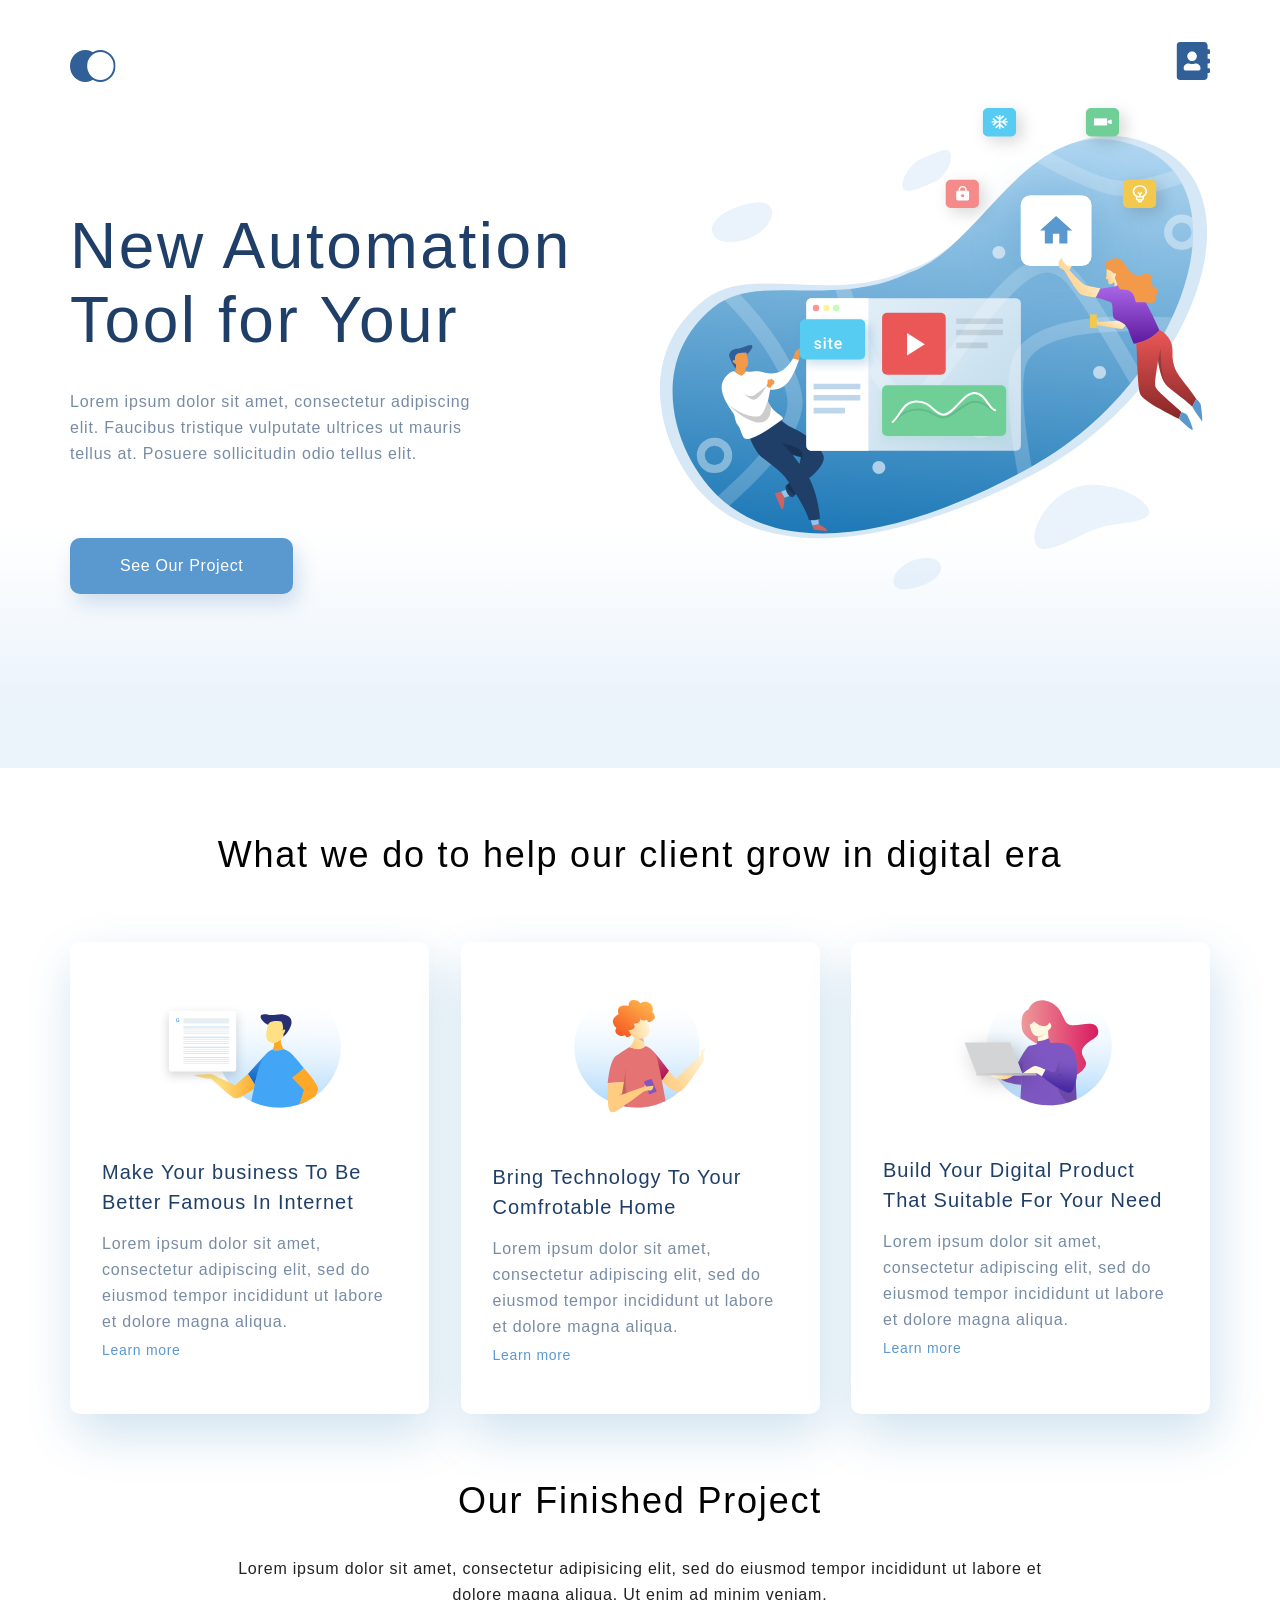
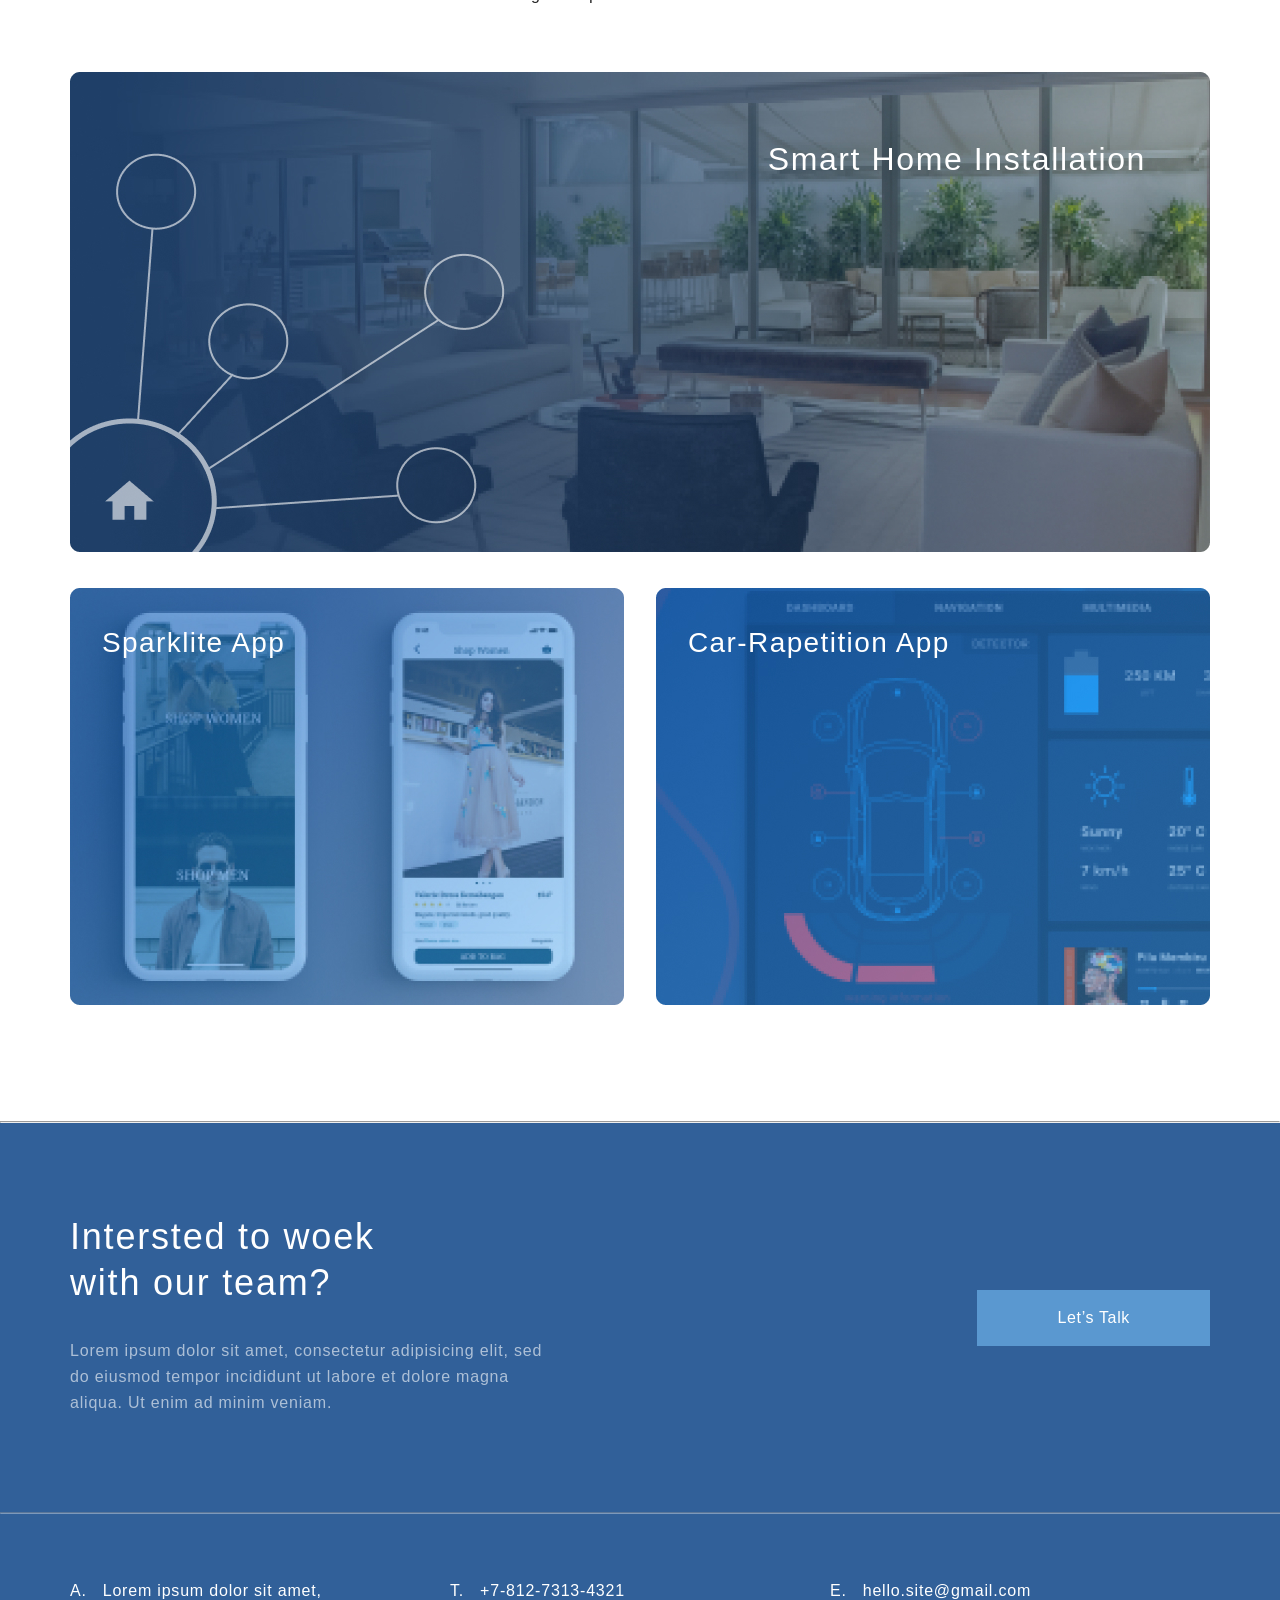
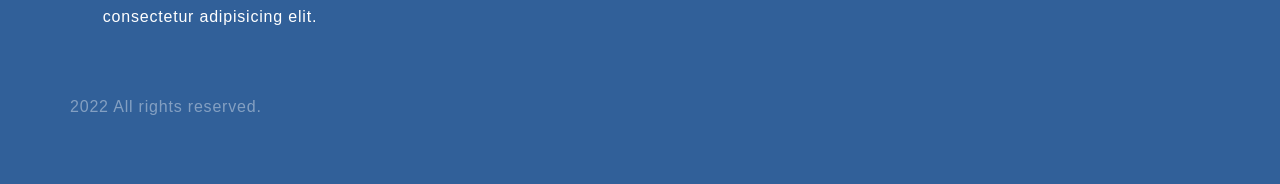
==== commit 48614dee: "Адаптив главной страницы. Footer." ====
--- a/index.html
+++ b/index.html
@@ -85,7 +85,8 @@
                 </div>
             </div>
         </div>
-        <!-- <div class="footer">
+        <hr>
+        <div class="footer">
             <div class="container">
                 <div class="footer__last">
                     <div class="footer__last__attraction">
@@ -113,7 +114,7 @@
                     <p class="text footer__privacy_text">2022 All rights reserved.</p>
                 </div>
             </div>
-        </div> -->
+        </div>
     </div>
 </body>
 
--- a/styles/style.css
+++ b/styles/style.css
@@ -6,7 +6,6 @@
 * {
     font-family: sans-serif;
 }
-
 
 h1 {
     width: 510px;
@@ -132,7 +131,9 @@
 }
 
 
-.project {}
+.project {
+    margin-bottom: 112px;
+}
 
 .project__img {
     width: 100%;
@@ -250,7 +251,6 @@
 
 .footer {
     background: #316099;
-    margin-top: 112px;
 }
 
 .footer_text {
@@ -270,11 +270,11 @@
 
 .footer__last__attraction {
     padding-top: 91px;
-    width: 495px;
+    max-width: 495px;
 }
 
 .footer__header {
-    width: 340px;
+    max-width: 340px;
     font-weight: 400;
     font-size: 36px;
     line-height: 46px;
@@ -354,7 +354,7 @@
     display: flex;
 }
 
-@media (max-width: 1024px) {
+@media (max-width: 1024px) and (min-width:668px) {
     .container {
         padding-left: 32px;
         padding-right: 32px;
@@ -368,10 +368,61 @@
     .our__products {
         flex-direction: column;
         align-items: center;
+        padding-bottom: 127px;
     }
 
     .product {
         margin-bottom: 32px;
+    }
+
+    .project {
+        margin-bottom: 109px;
+    }
+
+    .footer__last__attraction {
+        padding-top: 47px;
+        width: 336px;
+    }
+
+    .footer__text {
+        padding-bottom: 64px;
+    }
+
+    .footer__button {
+        padding: 3px 35px;
+    }
+
+    .footer__list_item {
+        margin-right: 0;
+        padding-bottom: 25px;
+    }
+
+    .footer__list_item:first-child::before {
+        content: '1.';
+        margin-right: 45px;
+    }
+
+    .footer__list_item:nth-child(2)::before {
+        content: '2.';
+        margin-right: 45px;
+    }
+
+    .footer__list_item:nth-child(3)::before {
+        content: '3.';
+        margin-right: 45px;
+    }
+
+    .footer>.container {
+        padding-left: 124px;
+        padding-right: 124px;
+    }
+
+    .footer__contacts__list {
+        flex-direction: column;
+    }
+
+    .footer__privacy {
+        padding-top: 39px;
     }
 }
 
@@ -436,10 +487,14 @@
 
     .our__products {
         padding-top: 32px;
+        flex-direction: column;
+        align-items: center;
+        padding-bottom: 64px;
     }
 
     .product {
         width: 100%;
+        margin-bottom: 32px;
     }
 
     .text_project {
@@ -470,4 +525,79 @@
         margin-right: 0;
         margin-bottom: 16px;
     }
+
+    .project {
+        margin-bottom: 64px;
+    }
+
+    .footer__last {
+        flex-direction: column;
+        justify-content: center;
+    }
+
+    .footer__last__attraction {
+        justify-content: center;
+        padding-top: 16px;
+    }
+
+    .footer__header {
+        text-align: center;
+        margin-right: 50px;
+        margin-left: 50px;
+        font-size: 24px;
+        line-height: 28px;
+        align-self: center;
+    }
+
+    .footer_text {
+        text-align: center;
+        padding-bottom: 40px;
+    }
+
+    .footer__button {
+        padding: 5px 25px;
+        margin-bottom: 40px;
+    }
+
+    .footer>.container {
+        padding-left: 16px;
+        padding-right: 16px;
+    }
+
+    .footer__contacts {
+        padding-top: 32px;
+    }
+
+    .footer__contacts__list {
+        flex-direction: column;
+    }
+
+    .footer__list_item {
+        margin-right: 0;
+        padding-bottom: 18px;
+    }
+
+    .footer__list_item:first-child::before {
+        content: '1.';
+        margin-right: 25px;
+    }
+
+    .footer__list_item:nth-child(2)::before {
+        content: '2.';
+        margin-right: 25px;
+    }
+
+    .footer__list_item:nth-child(3)::before {
+        content: '3.';
+        margin-right: 25px;
+    }
+
+    .footer__privacy {
+        padding-top: 7px;
+        padding-bottom: 32px;
+    }
+
+    .footer__privacy_text {
+        text-align: center;
+    }
 }
